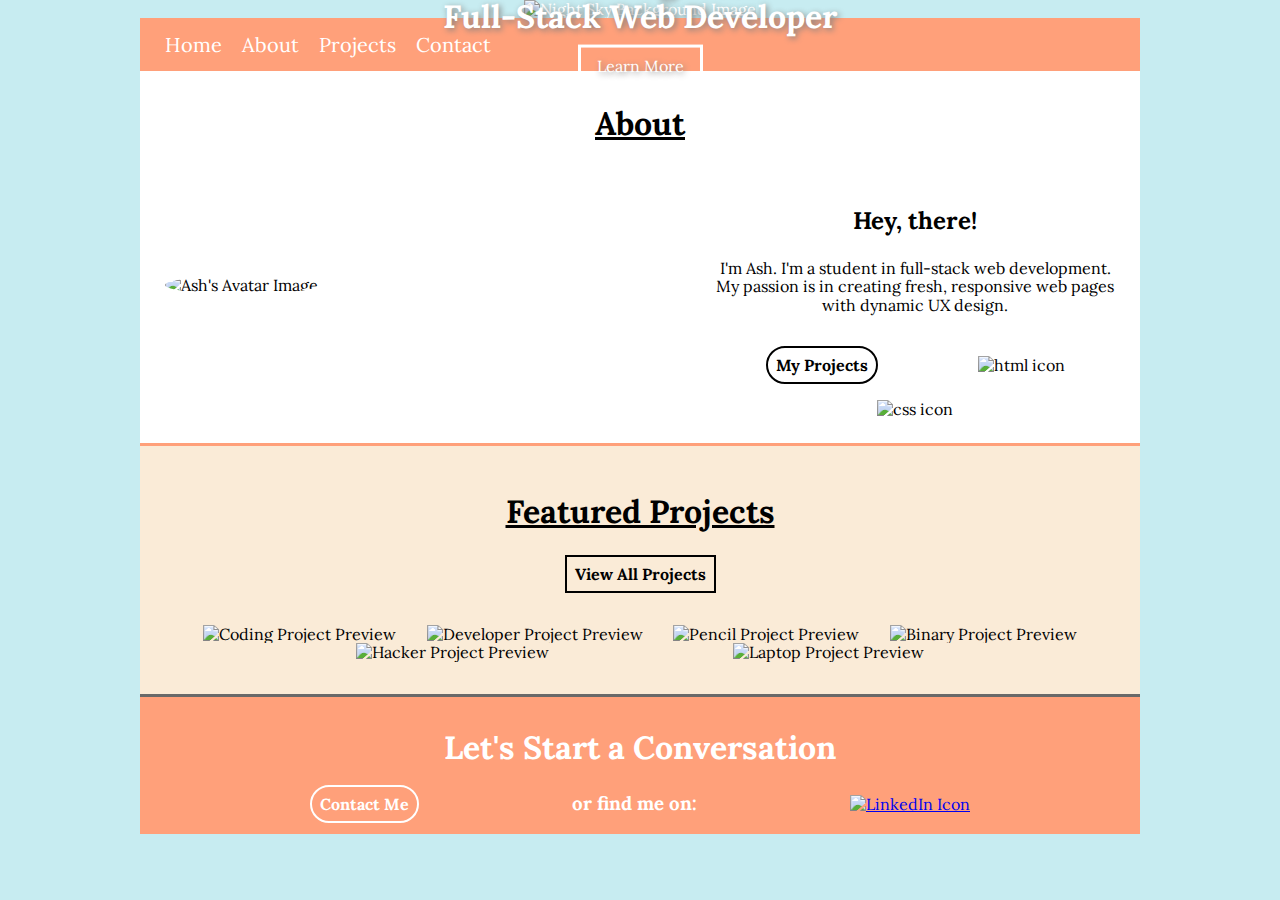
==== index.html @ 1596ae02 "Add files via upload" ====
<!DOCTYPE html>
<html lang="en">
<head>
    <meta charset="UTF-8">
    <meta name="viewport" content="width=device-width, initial-scale=1.0">
    <title>Ash Bauguess - Web Developer</title>
    <link rel="stylesheet" href="reset.css">
    <link rel="stylesheet" href="index.css">
    <link href="https://fonts.googleapis.com/css2?family=Lora&display=swap" rel="stylesheet">
</head>
<body>
        <div class="home">
            <img src="resources/night-sky.jpg" alt="Night Sky Background Image" style="width: 100%; height: 60rem; object-fit: cover;">
            <div class="intro">
                <h1>Ash Bauguess<br>Full-Stack Web Developer</h1>
                <a href="#about_link">Learn More</a>
            </div>
        </div>
        <div class="navbar">
            <a href="#home_link">Home</a>
            <a href="#about_link">About</a>
            <a href="#projects_link">Projects</a>
            <a href="#contact_link">Contact</a>
        </div> 
        <section id="about_link" class="about">
            <h2>About</h2>
            <div class="profile">
                <div class="avatar">
                    <img src="resources/avatar.JPG" alt="Ash's Avatar Image">
                </div>
                <div class="description">
                    <h3>Hey, there!</h3>
                    <p>I'm Ash. I'm a student in full-stack web development. My passion is in creating fresh, responsive web pages with dynamic UX design.</p>
                    <button>My Projects</button>
                    <img src="resources/iconhtml.png" alt="html icon">
                    <img src="resources/iconcss.png" alt="css icon">
                </div>
            </div>
        </section>
        <section id="projects_link" class="projects">
            <div class="project-header">
                <h2>Featured Projects</h2>
                <a href="projects.html" target="_blank">View All Projects</a>
            </div>
            <div class="portfolio">
                <div class="item">
                    <img src="resources/code.jpg" alt="Coding Project Preview">
                    <a href="projects.html" target="_blank">Coding Project</a>
                </div>
                <div class="item">
                    <img src="resources/developer.png" alt="Developer Project Preview">
                    <a href="projects.html" target="_blank">Developer Project</a>
                </div>
                <div class="item">
                    <img src="resources/pencils.jpg" alt="Pencil Project Preview">
                    <a href="projects.html" target="_blank">Pencil Project</a>
                </div>
                <div class="item">
                    <img src="resources/binary.jpg" alt="Binary Project Preview">
                    <a href="projects.html" target="_blank">Binary Project</a>
                </div>
                <div class="item">
                    <img src="resources/hacker.jpg" alt="Hacker Project Preview">
                    <a href="projects.html" target="_blank">Hacker Project</a>
                </div>
                <div class="item">
                    <img src="resources/laptop.jpg" alt="Laptop Project Preview">
                    <a href="projects.html" target="_blank">Laptop Project</a>
                </div>
            </div>

        </section>
        <section id="contact_link" class="contact">
            <h2>Let's Start a Conversation</h2>
            <div class="footer">
                <button>Contact Me</button>
                <h3>or find me on:</h3>
                <a href="www.linkedin.com/in/ashbauguess" target="_blank"><img src="resources/iconlinkedinwhite.png" alt="LinkedIn Icon"></a>
            </div>
        </section>
</body>
</html>
---- index.css ----
/* Issues I'd like to address later
    -fixing the alignment between .avatar and .description on mobile view.
    -updating project posts with actual projects.
    -adding more animation and action to the page.
*/
body{
    margin: auto;
    background-color: #c7ecf1;
    max-width: 1000px;

}

*{
    font-family: 'Lora', serif;
}



/* HOME STYLING */

.home {
    position: relative;
    text-align: center;
    color: white;
    text-shadow: 2px 2px 6px gray;
    margin: 0;
}


.intro {
    position: absolute;
    top: 40%;
    left: 50%;
    transform: translate(-50%, -50%);
}

.home a {
    text-decoration: none;
    border: solid white 3px;
    padding: .5em 1em;
    color: white;
}

.home a:hover{
    padding: .75em 1.5em;
    font-size: 125%;
}

/* NAVBAR STYLING */

.navbar {
    display: flex;
    flex-flow: row nowrap;
    justify-content: flex-start;
    background-color: lightsalmon;
    padding: .75em;
    margin-top: 0;
    border: lightsalmon 3px solid;
}

.navbar a {
    
    text-decoration: none;
    color: white;
    text-align: center;
    padding: 0 .5em;
    font-size: 125%;
}

.navbar a:hover {
    color: dimgray;
    font-size: 150%
}

/* ABOUT STYLING */
 .about {
    border-bottom: solid lightsalmon 3px;
    background-color: white;
    border-top: white 3px solid;
    margin-top: 0;
    padding-bottom: 1.5em;
 }

 .profile {
     display: flex;
     flex-flow: row wrap;
     justify-content: center;
     align-content: center;
     align-items: center;
 }

 h2 {
     text-align: center;
     font-size: 2em;
     text-decoration: underline;
     margin: 1em 1em .25em;
    }

 .avatar img {
     width: 250px;
     height: auto;
     border-radius: 50%;
     /*box-shadow: 10px 10px 10px gray;*/
     margin: auto;
    }

 .avatar {
     width: 50%;
     height: auto;
     margin: auto;
 }

 .description {
     width: 400px;
     height: auto;
     margin: auto;
     padding-top: 2em;
     text-align: center;
 }

 .description button {
    background-color: white;
    border: solid black 2px;
    border-radius: 25px;
    padding: .5em;
    color: black;
    font-weight: bold;
 }

 .description h3 {
     font-size: 1.5em;
 }

 .description img{
     width: 25%;
     height: auto;
     margin: 0 3em;
 }

 .description button{
     margin: 1em 3em;
 }

 /* FEATURED PROJECTS STYLING */

 .projects {
     padding: 1em;
     background-color: antiquewhite;
     border-bottom: solid dimgrey 3px;
     margin-bottom: 0;

 }
 
 .portfolio {
     display: flex;
     flex-flow: row wrap;
     justify-content: space-evenly;
     text-align: center;
     margin: 1em;
 }

 .project-header {
     display: flex;
     flex-direction: column;
     justify-content: center;
     align-items: center;
 }

 .project-header a {
     text-align: center;
     margin: 1em;
     text-decoration: none;
     border: 2px solid black;
     padding: .5em;
     color: black;
     font-weight: bold;
 }

 .item {
     position: relative;
 }

 .item a {
     position: absolute;
     top: 50%;
     left: 50%;
     transform: translate(-50%, -50%);
     text-align: center;
     text-decoration: none;
     color: black;
     font-size: 1.5em;
     width: 100%;
     font-weight: bold;
     visibility: hidden;
 }

 .item:hover a {
     visibility: visible;

 }

 .item:hover img{
    opacity: 75%;
 }

 .item img {
     width: 250px;
     height: 250px;
 }

 /* FOOTER STYLING */

 .footer {
     display: flex;
     flex-flow: row wrap;
     justify-content: space-evenly;
     align-items: center;
     background-color: lightsalmon;
     padding: 0 1em;
     color: white;
 }

 .footer img {
     width: 75px;
     height: auto;
     }

 .footer button {
     background-color: lightsalmon;
     border: solid white 2px;
     border-radius: 25px;
     padding: .5em;
     color: white;
     font-weight: bold;
 }

 .contact h2 {
     color: white;
     text-decoration: none;
     padding-bottom: 0;
 }

 .contact {
     background-color: lightsalmon;
     margin-top: 0;
     border: solid 1px lightsalmon;
 }
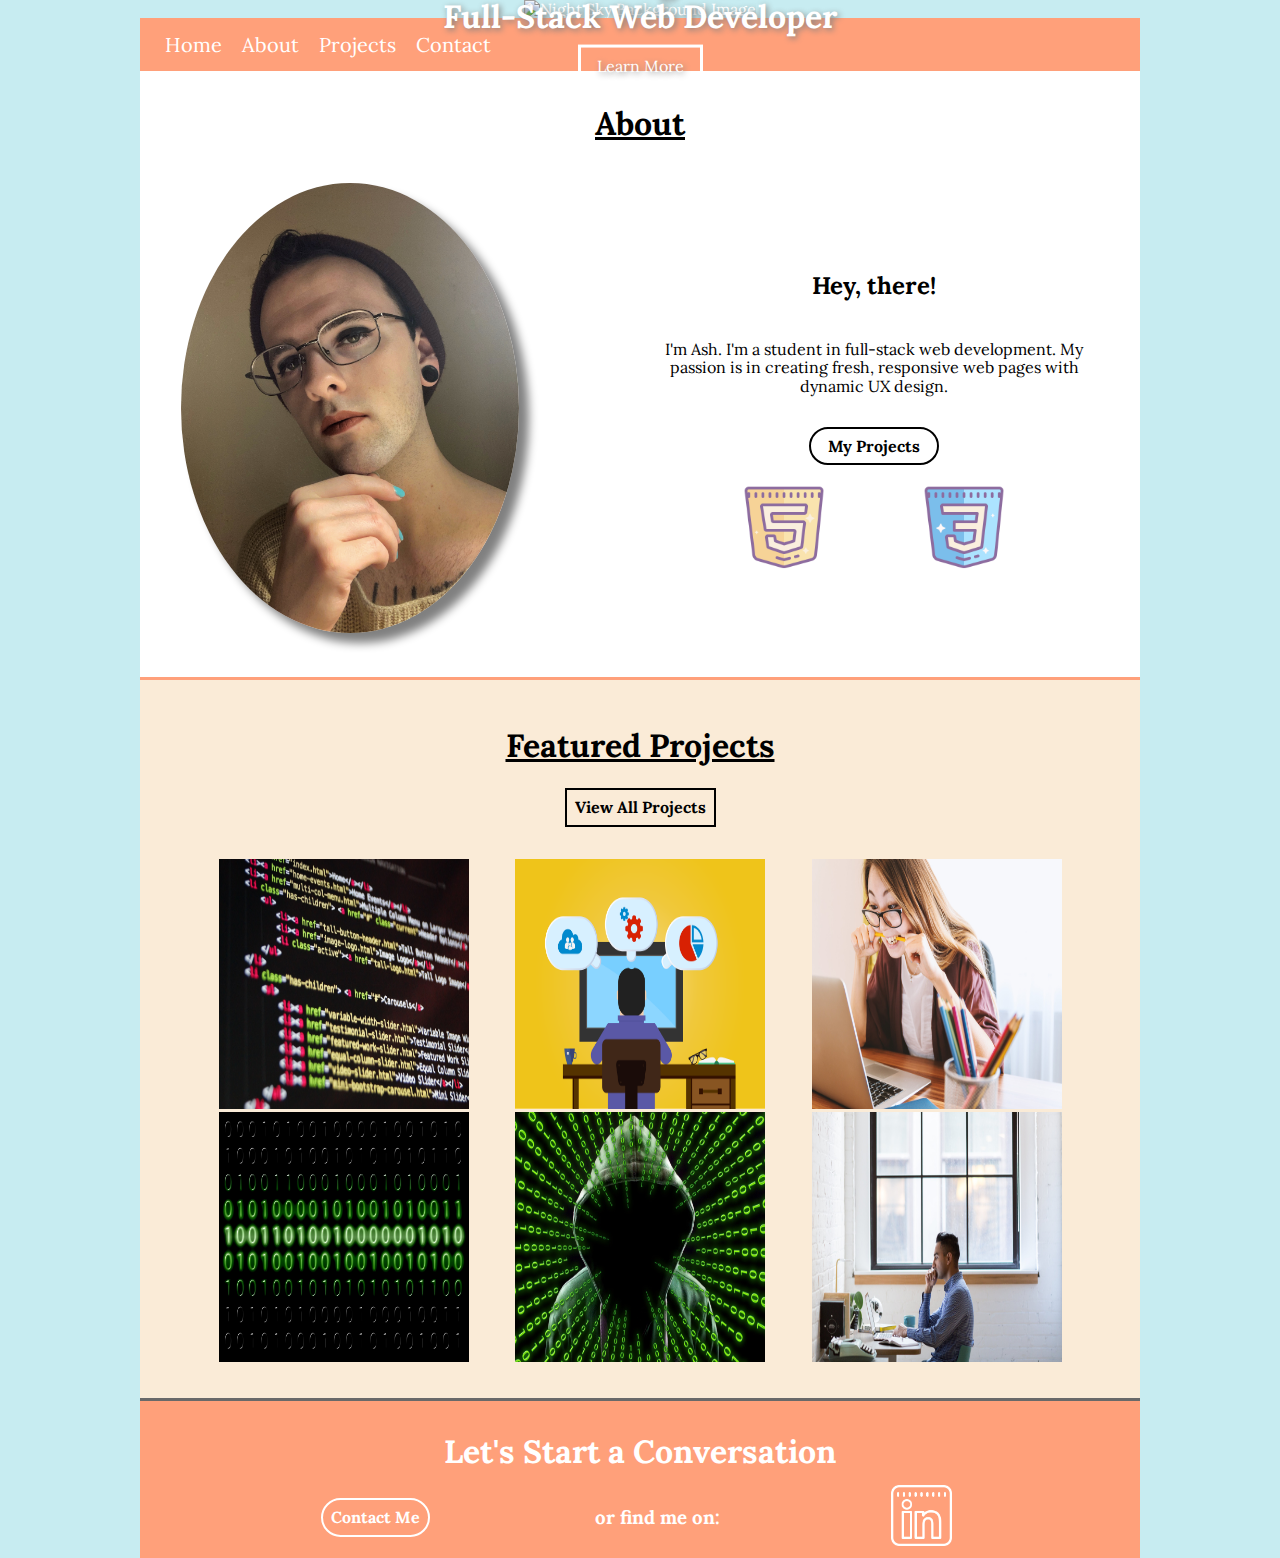
==== commit 42623fb9: "updated code with responsive design" ====
--- a/index.html
+++ b/index.html
@@ -10,7 +10,7 @@
 </head>
 <body>
         <div class="home">
-            <img src="resources/night-sky.jpg" alt="Night Sky Background Image" style="width: 100%; height: 60rem; object-fit: cover;">
+            <img src="resources/night-sky.jpg" alt="Night Sky Background Image" style="width: 100%; height: 50rem; object-fit: cover;">
             <div class="intro">
                 <h1>Ash Bauguess<br>Full-Stack Web Developer</h1>
                 <a href="#about_link">Learn More</a>
@@ -79,4 +79,4 @@
             </div>
         </section>
 </body>
-</html>+</html>
--- a/index.css
+++ b/index.css
@@ -1,8 +1,3 @@
-/* Issues I'd like to address later
-    -fixing the alignment between .avatar and .description on mobile view.
-    -updating project posts with actual projects.
-    -adding more animation and action to the page.
-*/
 body{
     margin: auto;
     background-color: #c7ecf1;
@@ -97,24 +92,29 @@
     }
 
  .avatar img {
-     width: 250px;
+     width: 75%;
      height: auto;
      border-radius: 50%;
-     /*box-shadow: 10px 10px 10px gray;*/
+     box-shadow: 10px 10px 10px gray;
      margin: auto;
     }
 
  .avatar {
-     width: 50%;
+     width: 45%;
      height: auto;
      margin: auto;
+     padding: 2em 0em 1em 2em;
  }
 
  .description {
-     width: 400px;
+     display: flex;
+     flex-flow: row wrap;
+     align-items: center;
+     justify-content: space-evenly;
+     width: 45%;
      height: auto;
      margin: auto;
-     padding-top: 2em;
+     padding: 2em 2em 1em 0em;
      text-align: center;
  }
 
@@ -125,6 +125,7 @@
     padding: .5em;
     color: black;
     font-weight: bold;
+    font-size: 2em;
  }
 
  .description h3 {
@@ -132,13 +133,14 @@
  }
 
  .description img{
-     width: 25%;
+     width: 20%;
      height: auto;
-     margin: 0 3em;
  }
 
  .description button{
-     margin: 1em 3em;
+     margin: 1em 10em;
+     font-size: 1rem;
+     width: 150px;
  }
 
  /* FEATURED PROJECTS STYLING */
@@ -244,4 +246,157 @@
      background-color: lightsalmon;
      margin-top: 0;
      border: solid 1px lightsalmon;
+ }
+
+ /* MEDIA QUERIES */
+
+ @media only screen and (max-width: 800px) {
+    
+    .navbar {
+        display: flex;
+        flex-flow: row nowrap;
+        justify-content: center;
+        background-color: lightsalmon;
+        padding: .75em;
+        margin-top: 0;
+        border: lightsalmon 3px solid;
+    }
+
+    .avatar img {
+        display: flex;
+        justify-content: center;
+        width: 75%;
+        height: auto;
+        border-radius: 50%;
+        box-shadow: 10px 10px 10px gray;
+        margin: auto;
+    }
+   
+    .avatar {
+        width: 75%;
+        height: auto;
+        margin: auto;
+        padding-right: 3em;
+    }
+    
+    .description {
+        display: flex;
+        flex-flow: row wrap;
+        align-items: center;
+        justify-content: space-evenly;
+        width: 90%;
+        height: auto;
+        margin: auto;
+        padding: 2em 0em 1em 0em;
+        text-align: center;
+    }
+
+   /* .item img {
+        width: 150px;
+        height: 150px;
+    }*/
+
+    .footer {
+        display: flex;
+        flex-flow: column wrap;
+        justify-content: space-evenly;
+        align-items: center;
+        background-color: lightsalmon;
+        padding: 0 1em 1em 1em;
+        color: white;
+    }
+
+    .item a {
+        position: absolute;
+        top: 50%;
+        left: 50%;
+        transform: translate(-50%, -50%);
+        text-align: center;
+        text-decoration: none;
+        color: black;
+        font-size: 1.5em;
+        width: 100%;
+        font-weight: bold;
+        visibility: visible;
+    }
+
+    .item img {
+        opacity: 75%;
+    }
+ }
+    
+
+
+ @media only screen and (max-width: 500px) {
+    .navbar {
+        display: flex;
+        flex-flow: column nowrap;
+        justify-content: flex-start;
+        background-color: lightsalmon;
+        padding: .75em;
+        margin-top: 0;
+        border: lightsalmon 3px solid;
+    }    
+
+    .avatar img {
+        display: flex;
+        justify-content: center;
+        width: 75%;
+        height: auto;
+        border-radius: 50%;
+        box-shadow: 10px 10px 10px gray;
+        margin: auto;
+       }
+   
+    .avatar {
+        width: 90%;
+        height: auto;
+        margin: auto;
+        padding-right: 3em;
+       }
+    
+    .description {
+        display: flex;
+        flex-flow: row wrap;
+        align-items: center;
+        justify-content: space-evenly;
+        width: 90%;
+        height: auto;
+        margin: auto;
+        padding: 2em 0em 1em 0em;
+        text-align: center;
+    }
+
+    .item img {
+        width: 150px;
+        height: 150px;
+    }
+
+    .footer {
+        display: flex;
+        flex-flow: column wrap;
+        justify-content: space-evenly;
+        align-items: center;
+        background-color: lightsalmon;
+        padding: 0 1em 1em 1em;
+        color: white;
+    }
+
+    .item a {
+        position: absolute;
+        top: 50%;
+        left: 50%;
+        transform: translate(-50%, -50%);
+        text-align: center;
+        text-decoration: none;
+        color: black;
+        font-size: 1.5em;
+        width: 100%;
+        font-weight: bold;
+        visibility: visible;
+    }
+
+    .item img {
+        opacity: 75%;
+    }
  }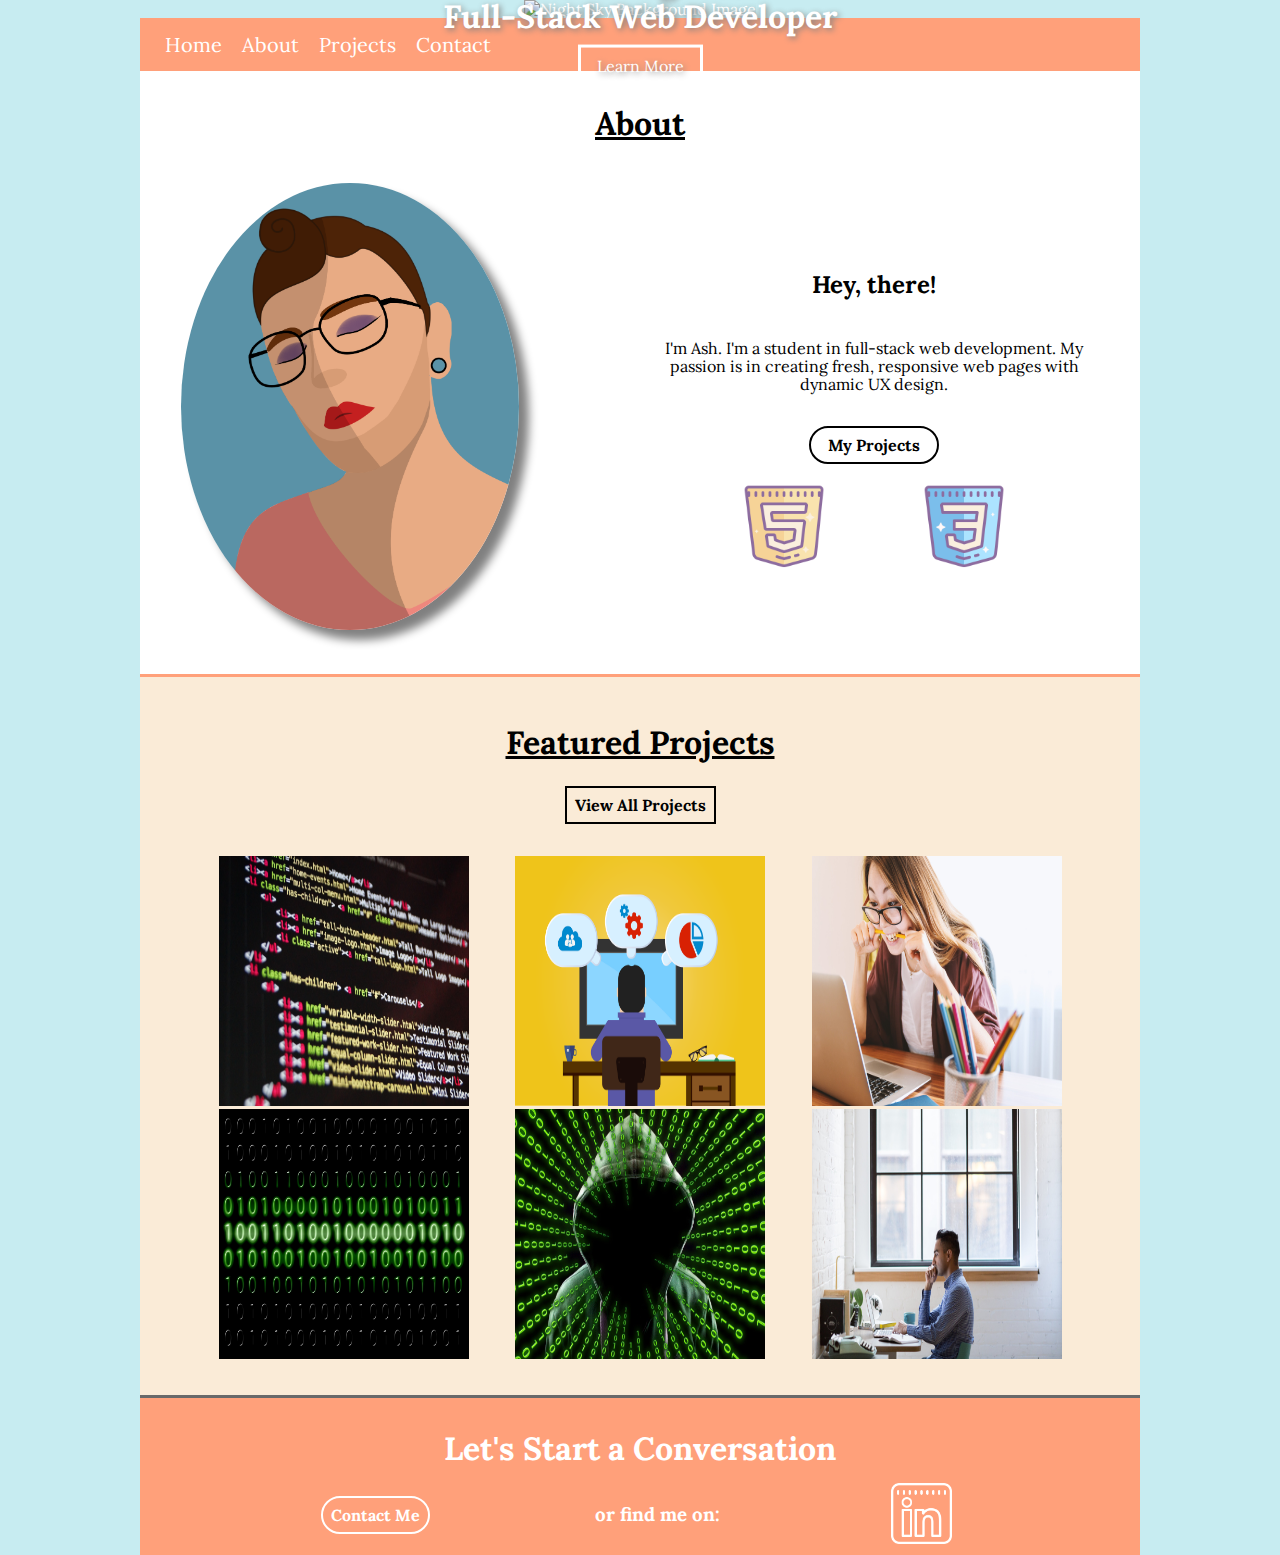
==== commit 03dfe2fa: "oops i forgot to add the filetype to new avatar img" ====
--- a/index.html
+++ b/index.html
@@ -26,7 +26,7 @@
             <h2>About</h2>
             <div class="profile">
                 <div class="avatar">
-                    <img src="resources/avatar.JPG" alt="Ash's Avatar Image">
+                    <img src="resources/avatar.png" alt="Ash's Avatar Image">
                 </div>
                 <div class="description">
                     <h3>Hey, there!</h3>
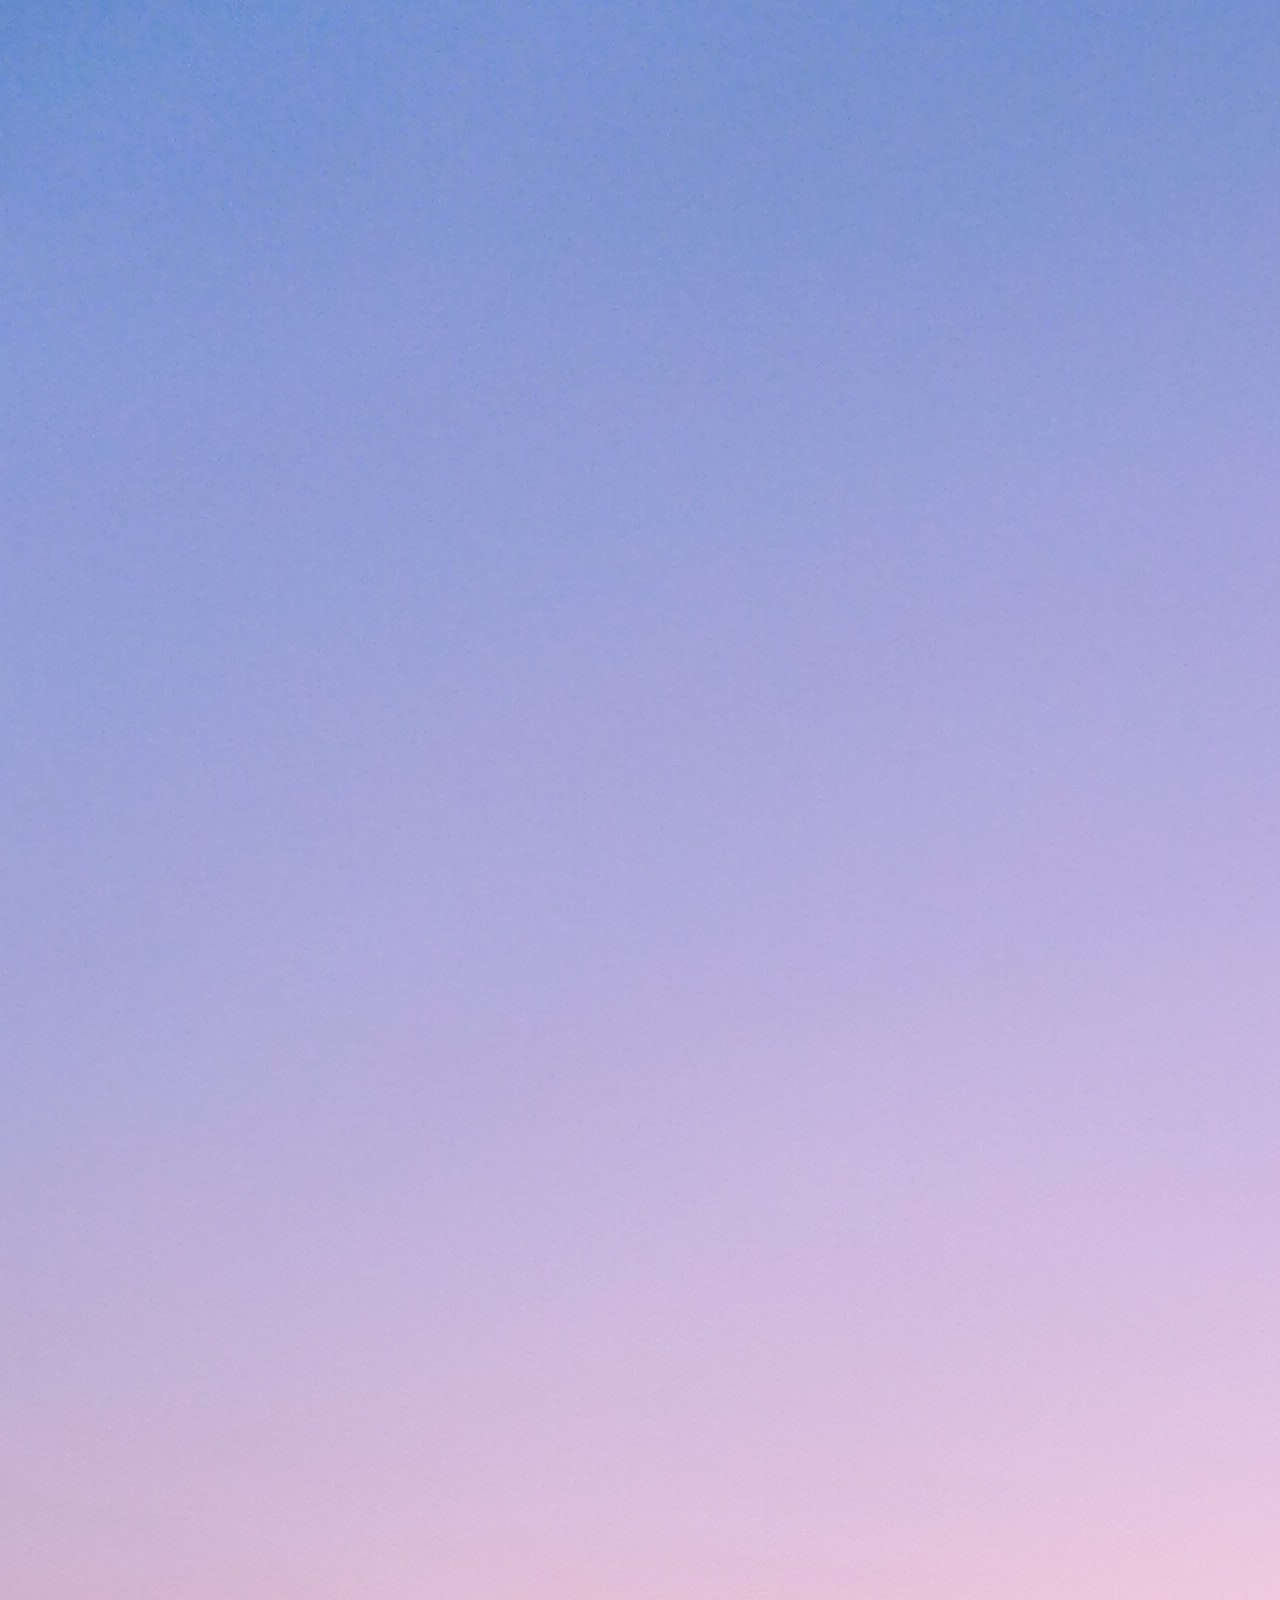
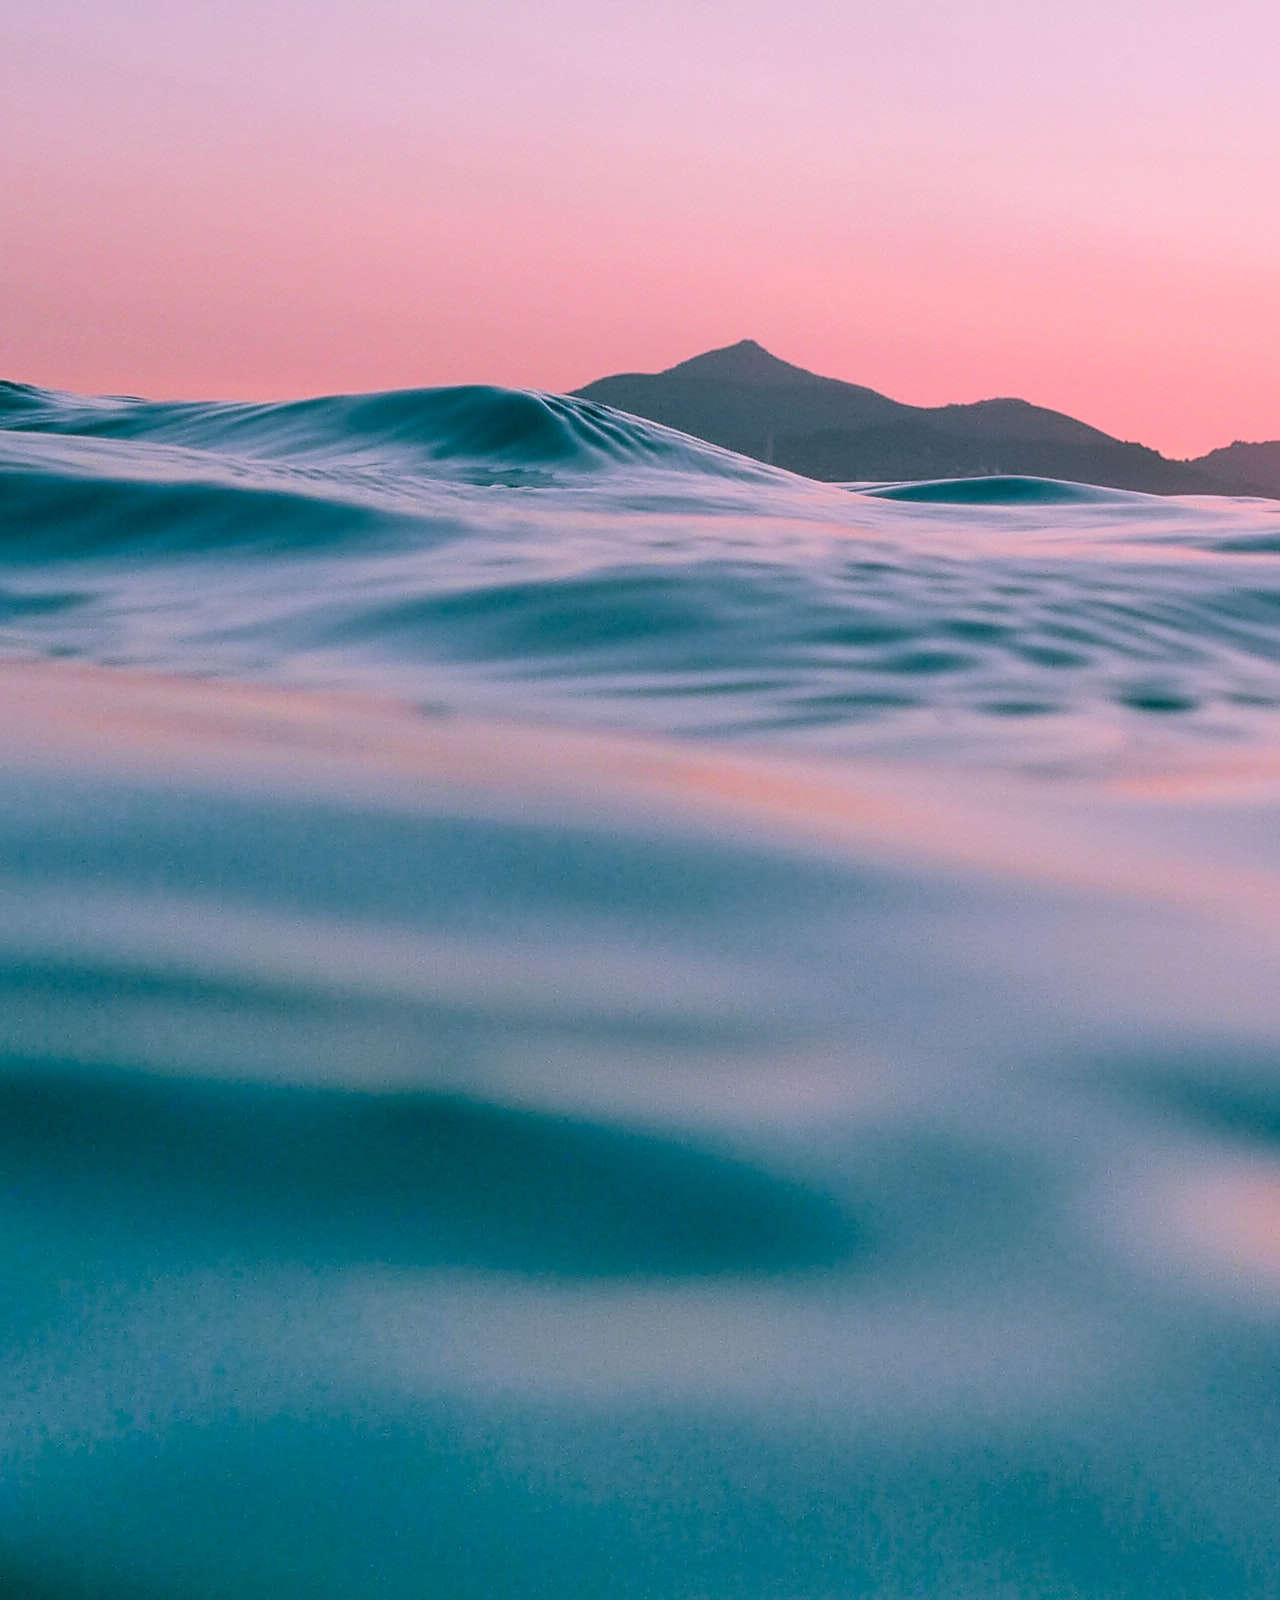
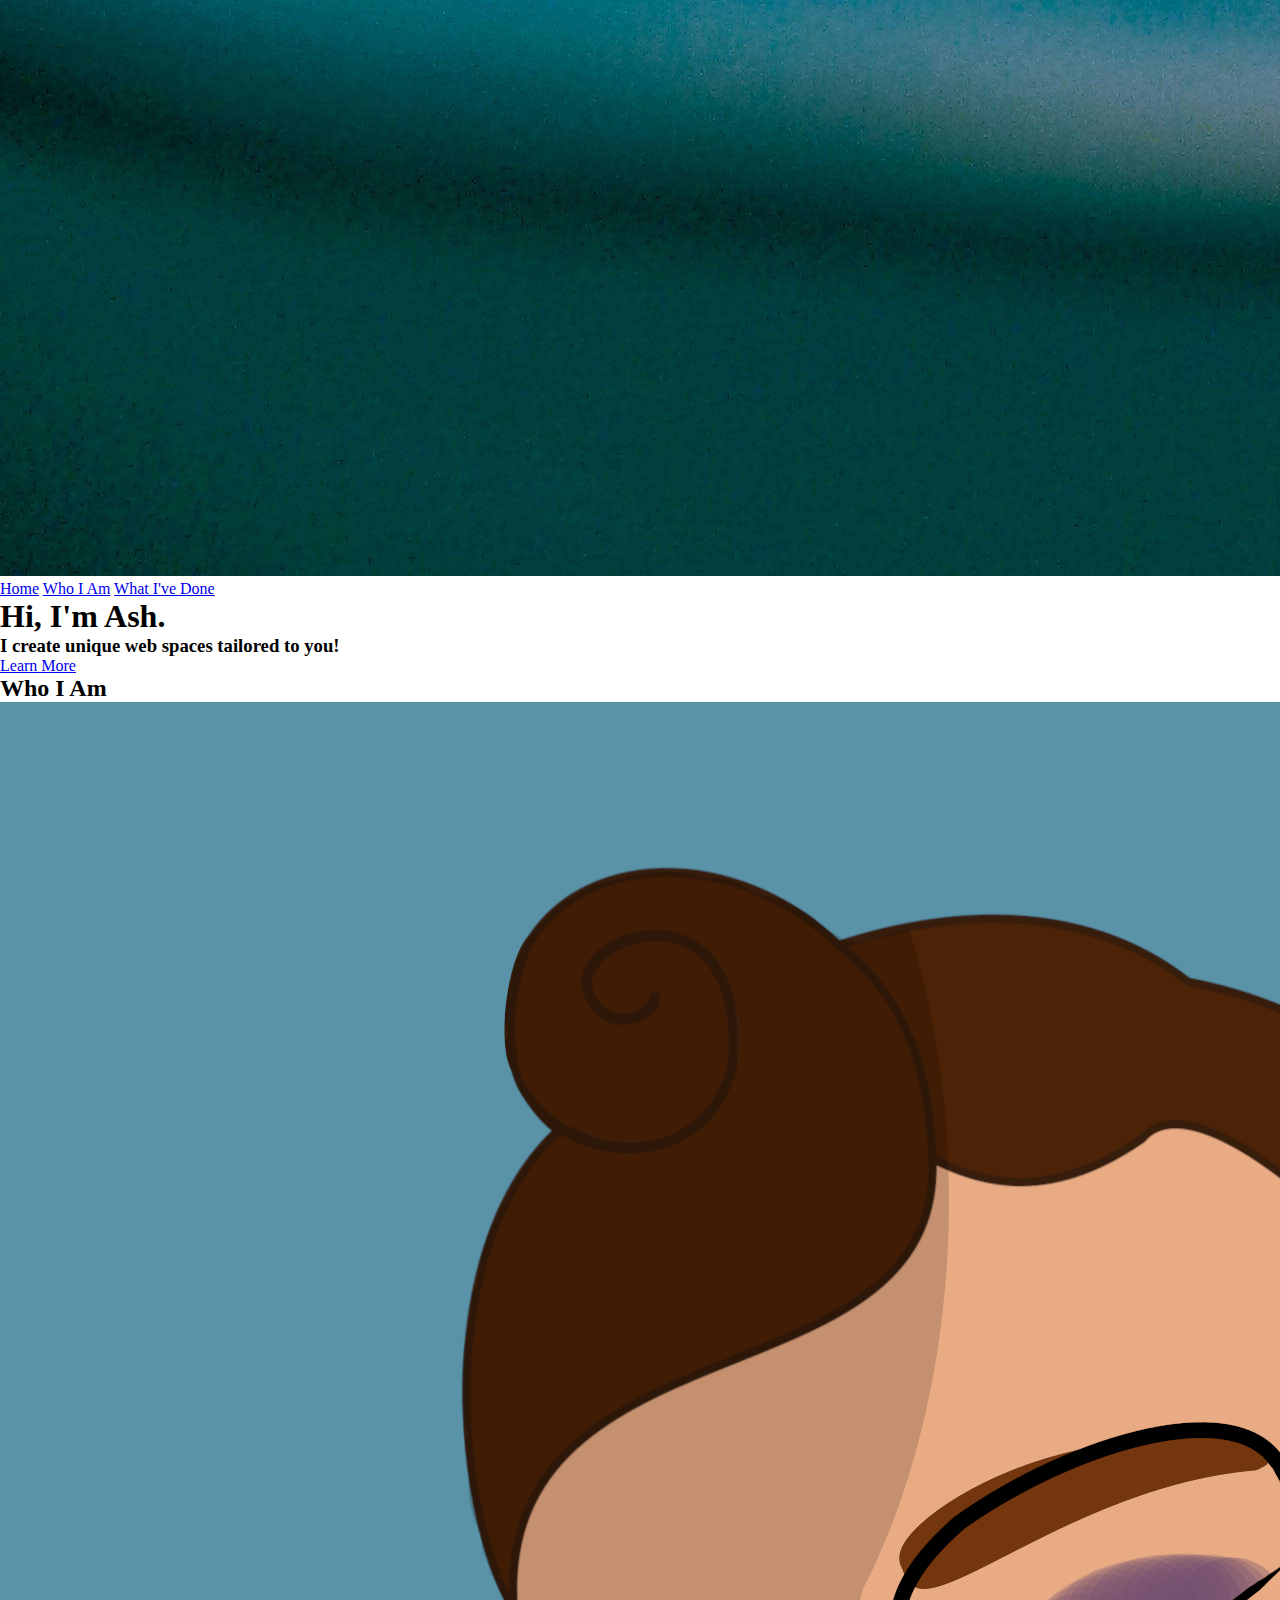
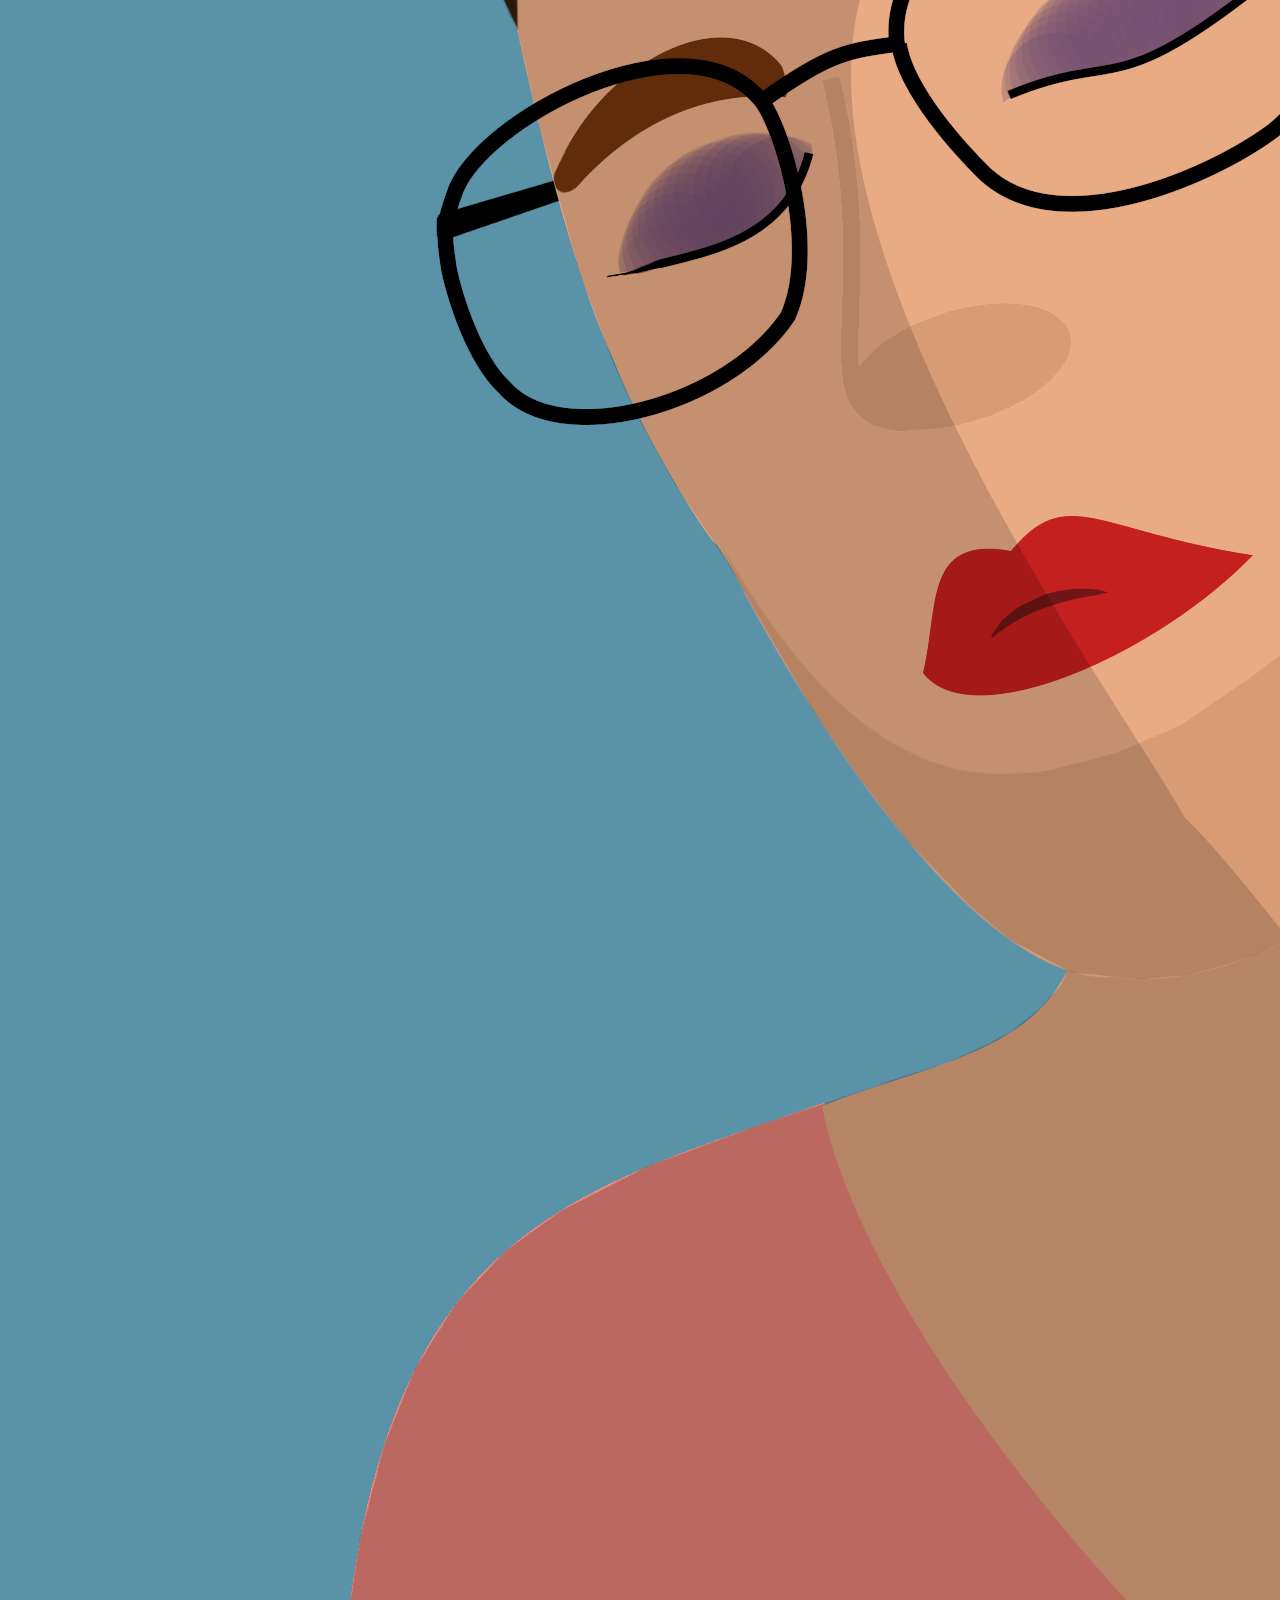
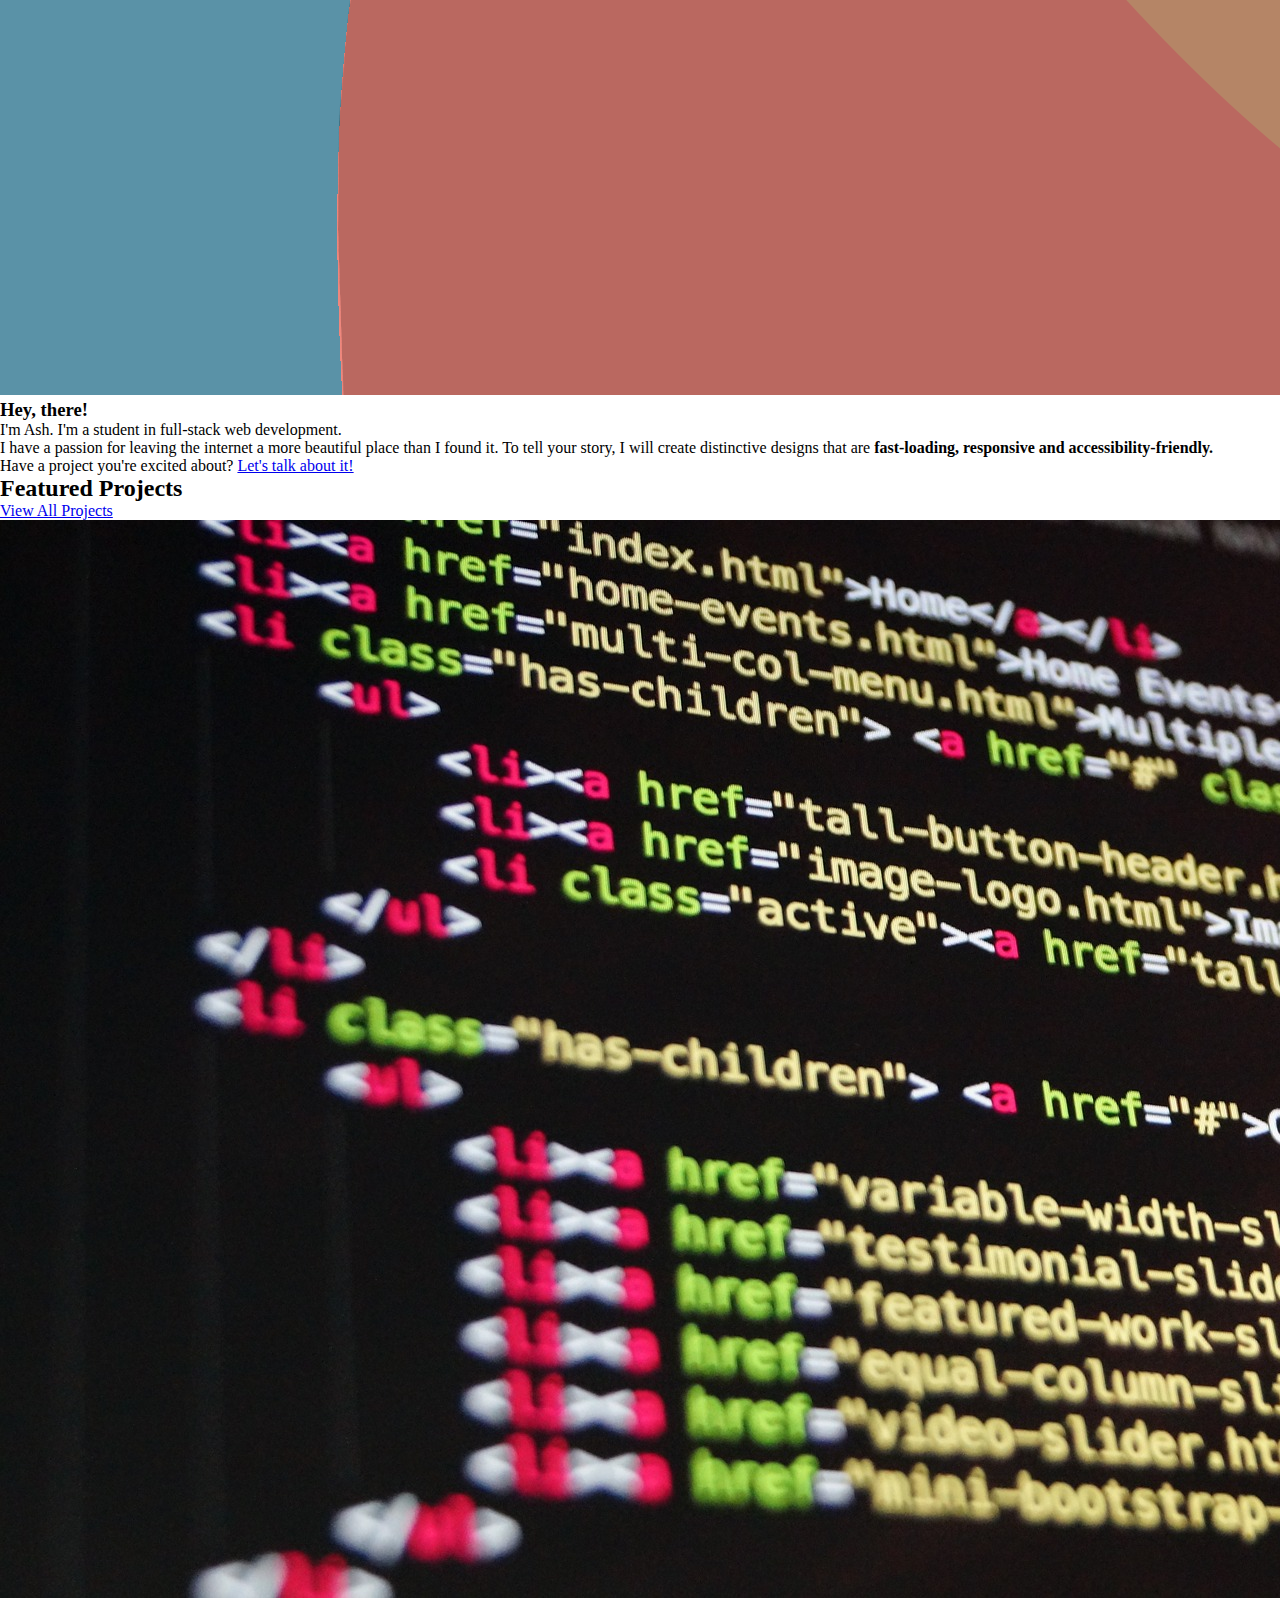
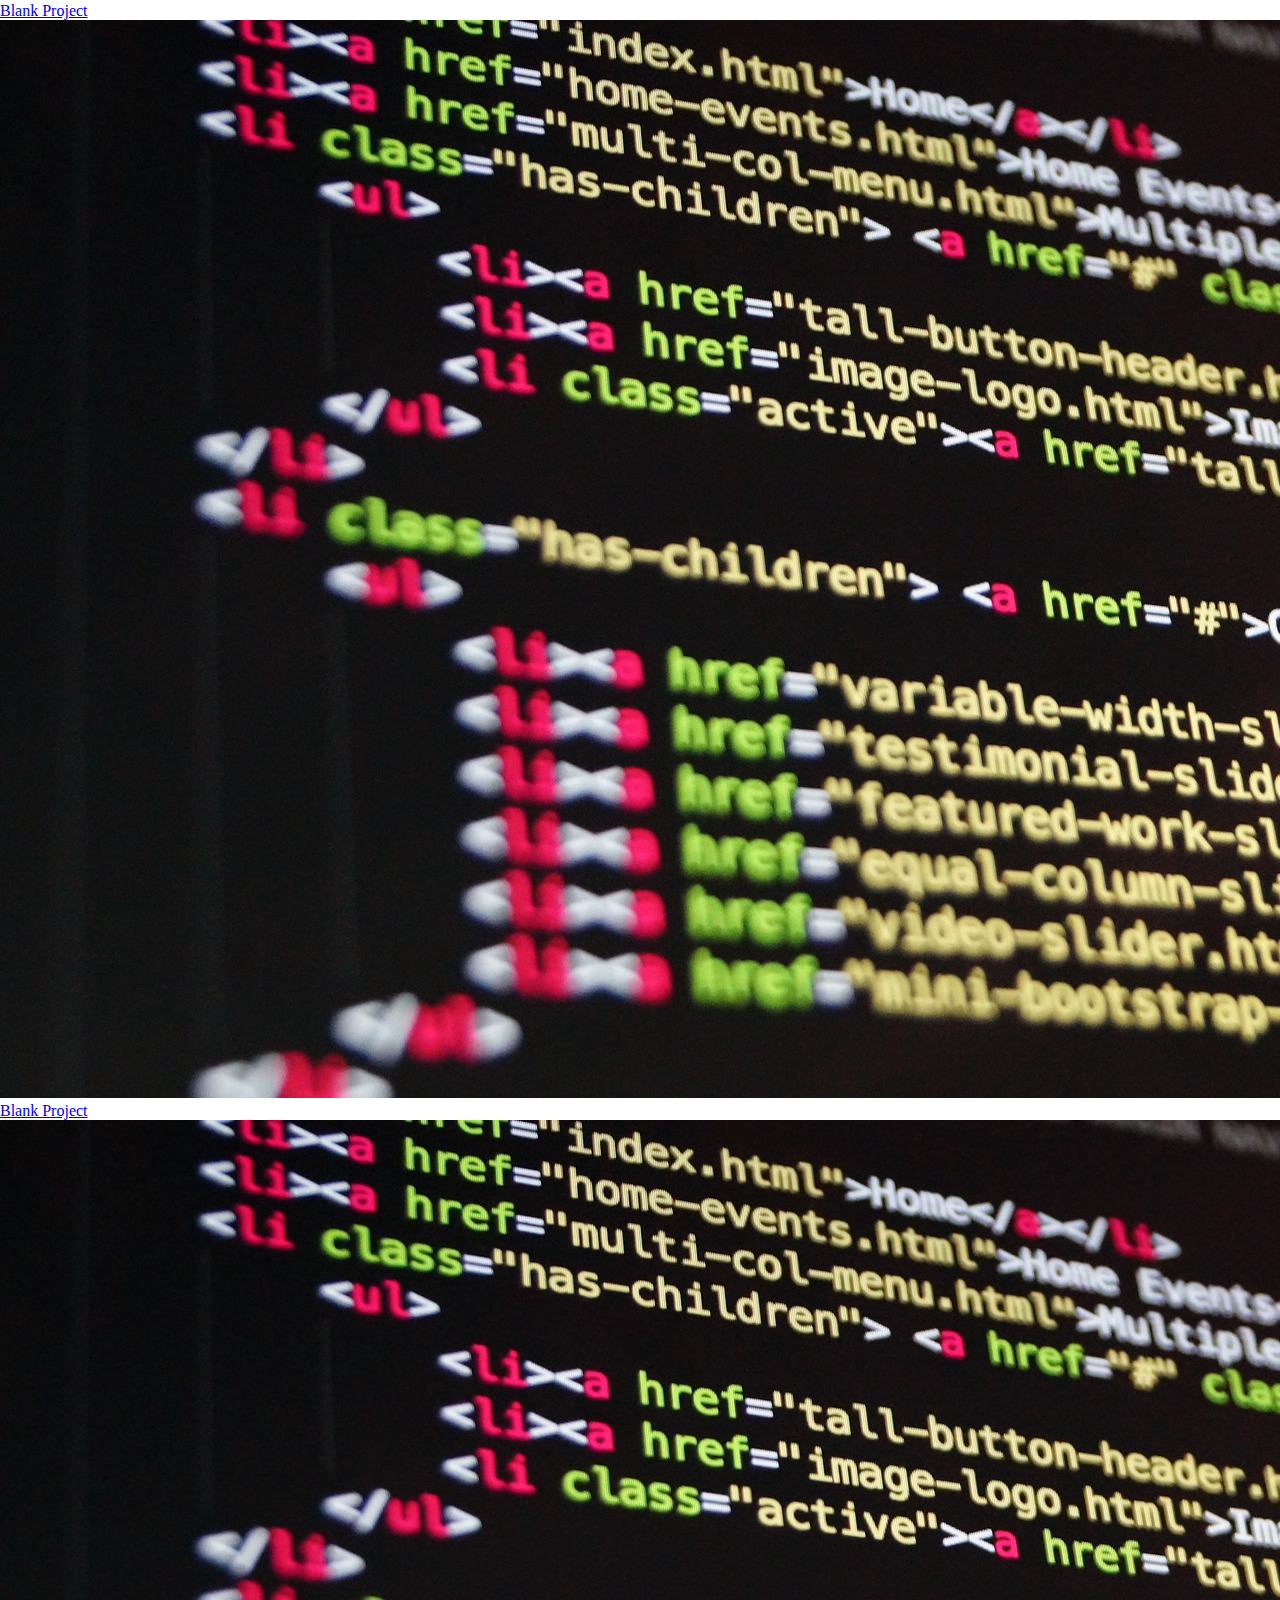
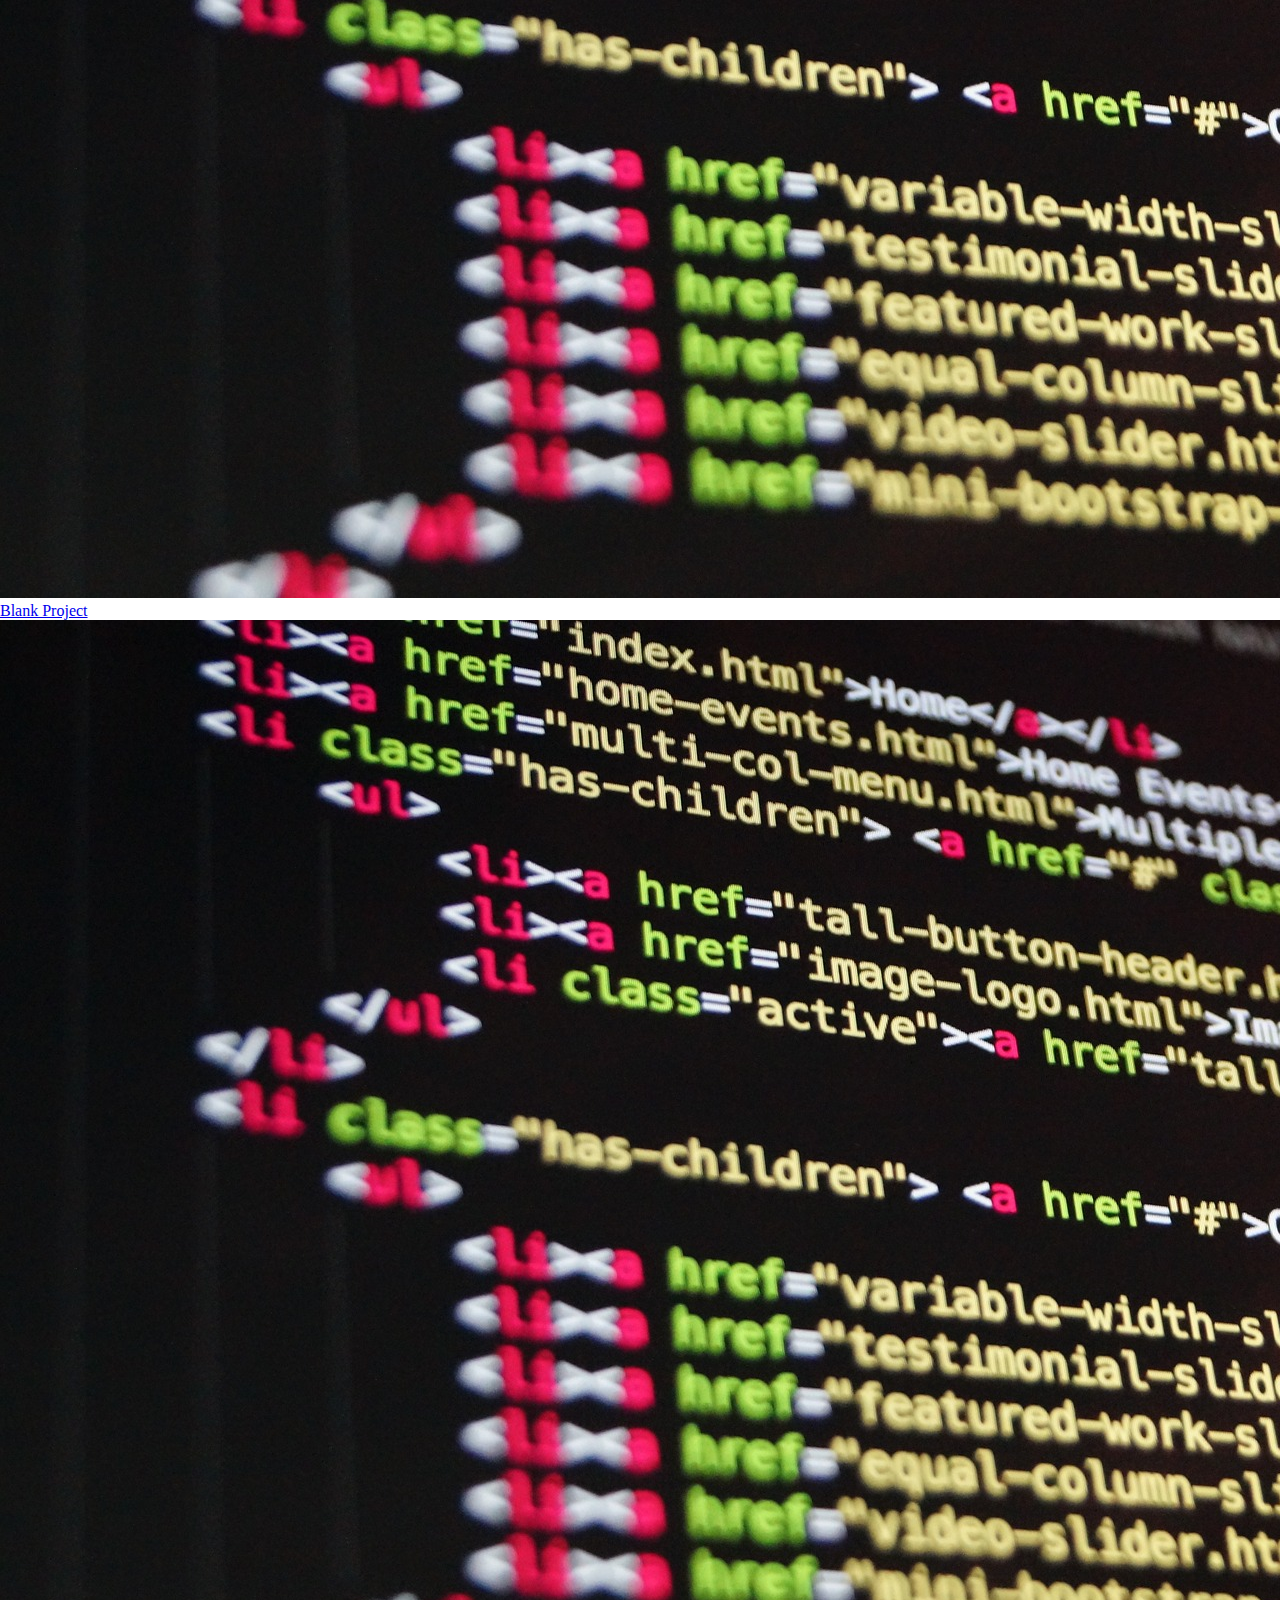
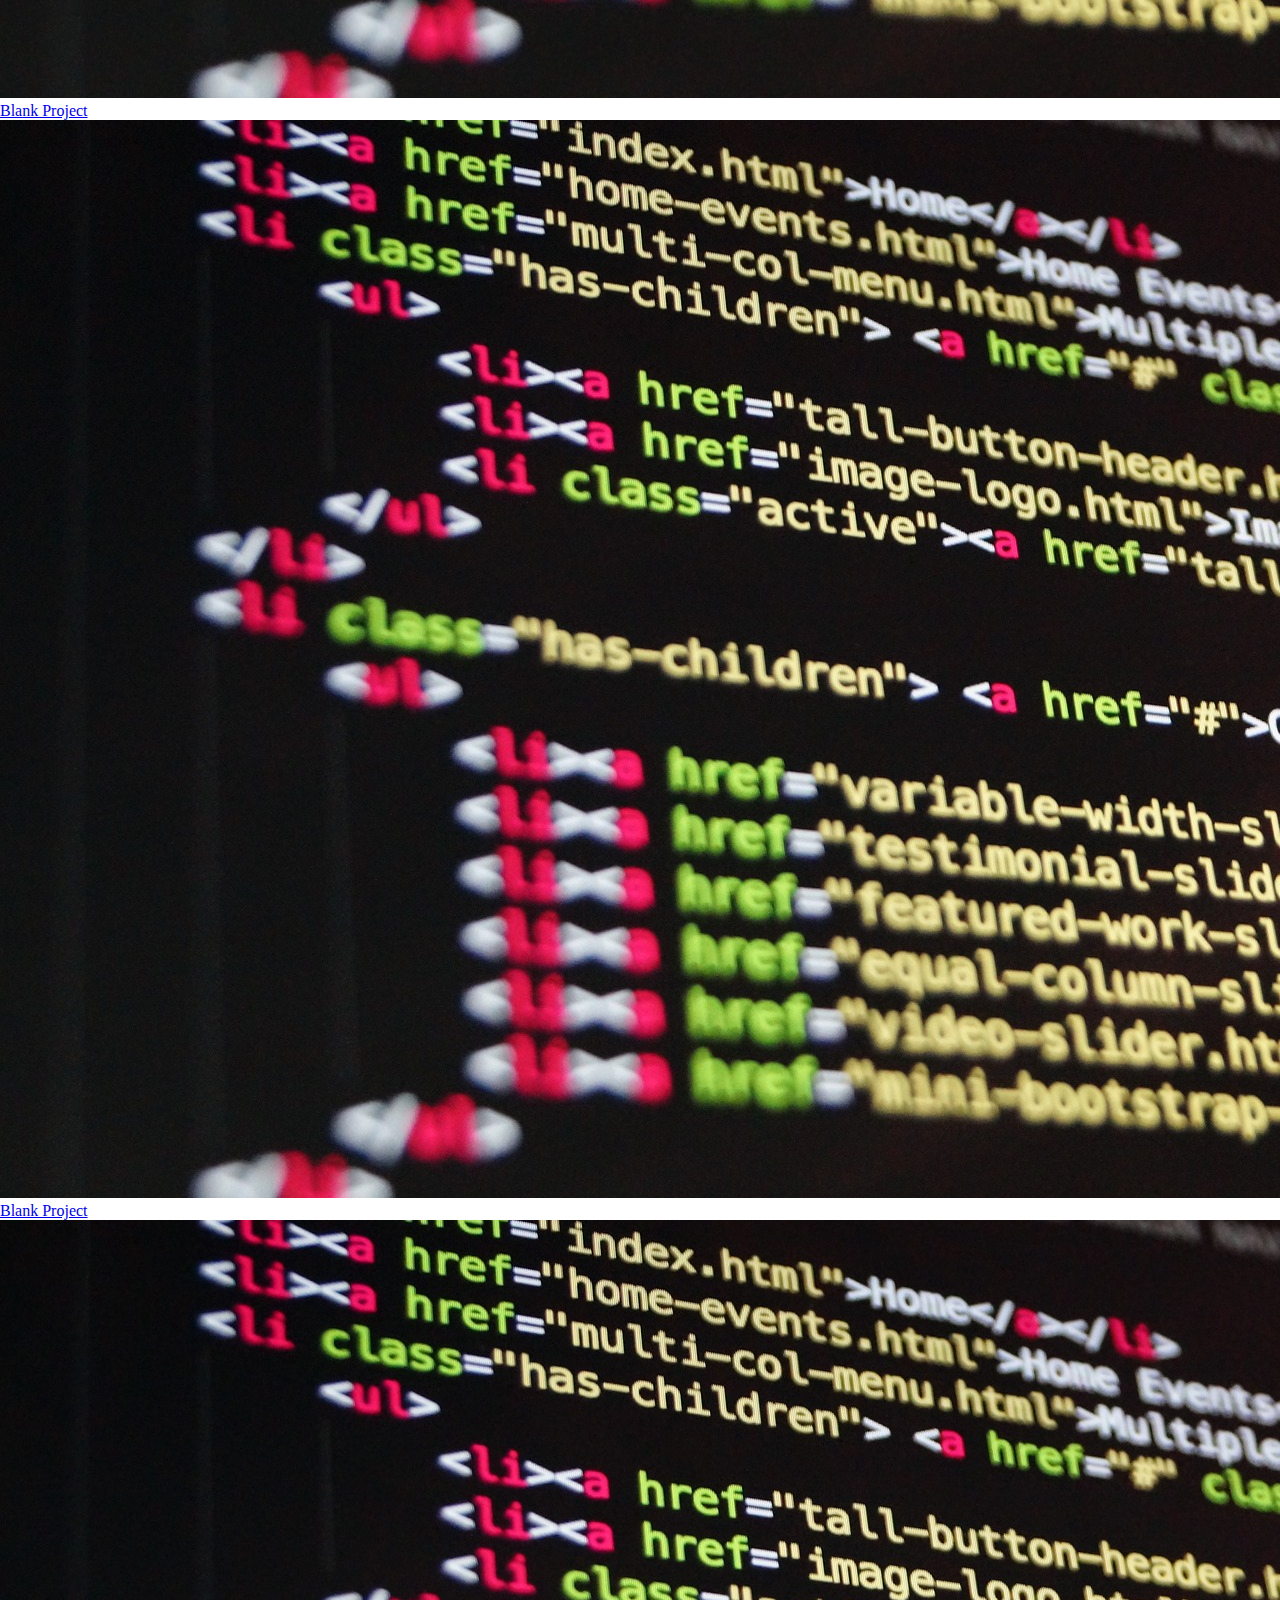
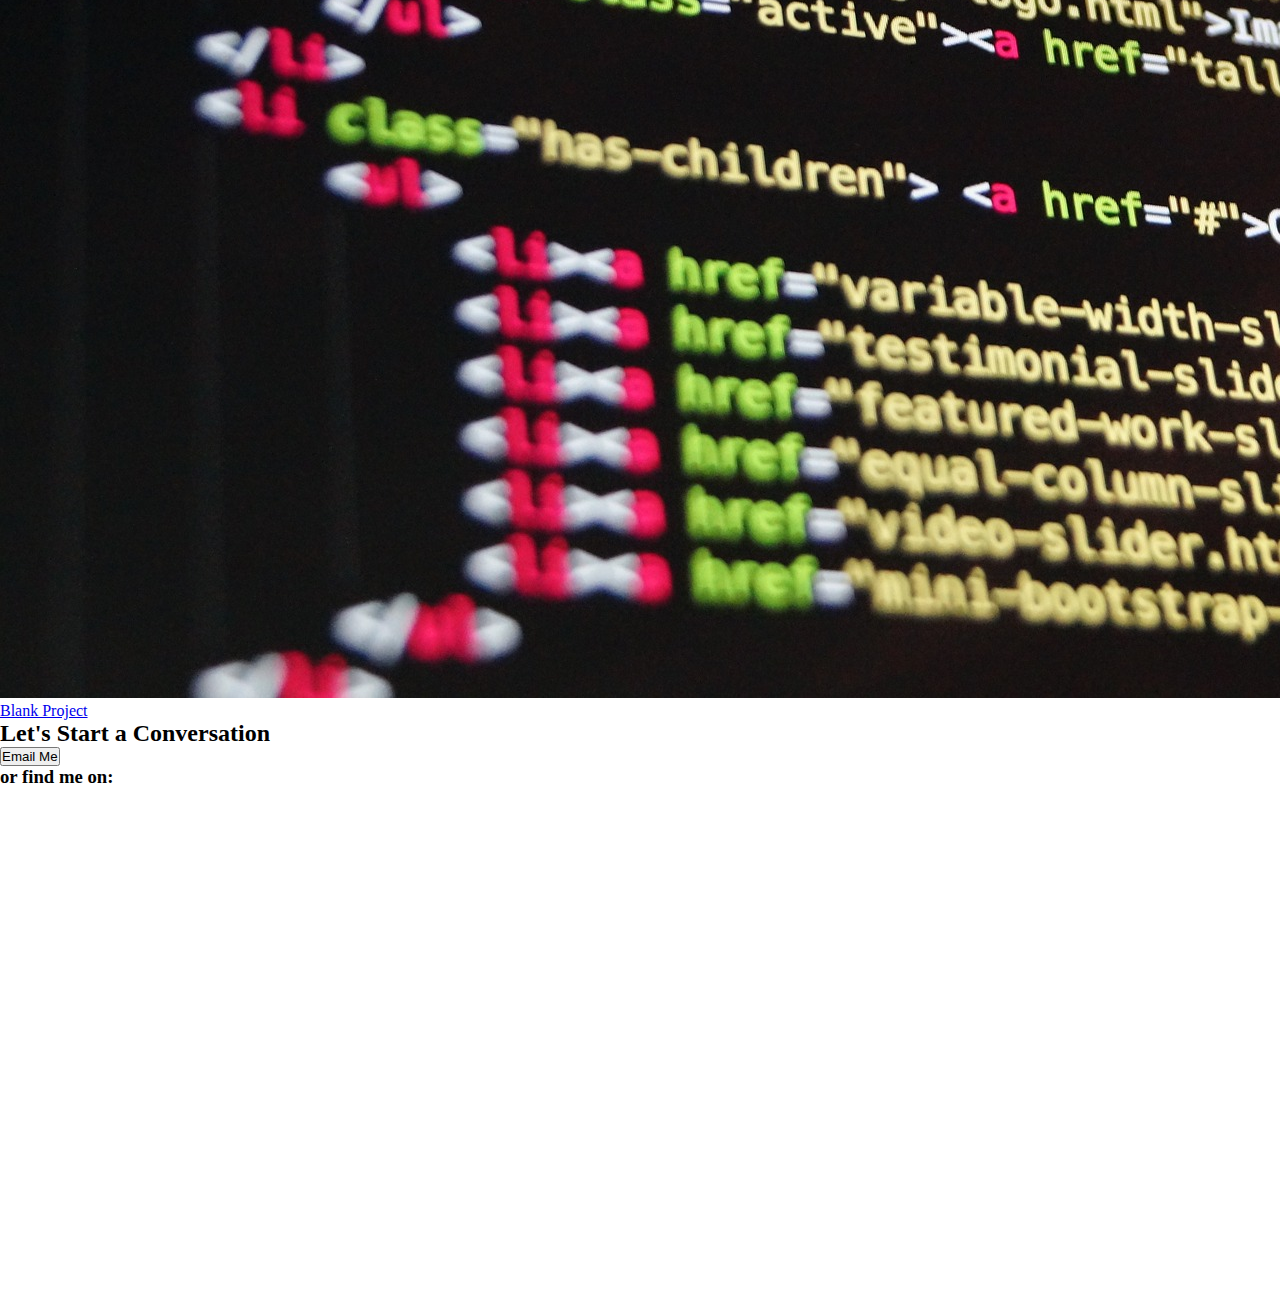
==== commit 087796ec: "updated html, reset css" ====
--- a/index.html
+++ b/index.html
@@ -4,36 +4,36 @@
     <meta charset="UTF-8">
     <meta name="viewport" content="width=device-width, initial-scale=1.0">
     <title>Ash Bauguess - Web Developer</title>
-    <link rel="stylesheet" href="reset.css">
     <link rel="stylesheet" href="index.css">
     <link href="https://fonts.googleapis.com/css2?family=Lora&display=swap" rel="stylesheet">
 </head>
 <body>
-        <div class="home">
-            <img src="resources/night-sky.jpg" alt="Night Sky Background Image" style="width: 100%; height: 50rem; object-fit: cover;">
-            <div class="intro">
-                <h1>Ash Bauguess<br>Full-Stack Web Developer</h1>
+        <div class="header">
+            <img src="resources/pinkbg.jpg" alt="Background Image">
+            <section>
+                <nav>
+                    <a href="#home_link">Home</a>
+                    <a href="#about_link">Who I Am</a>
+                    <a href="#projects_link">What I've Done</a>
+                </nav>
+            </section>
+            <section class="intro">
+                <h1>Hi, I'm Ash.</h1>
+                <h3>I create unique web spaces tailored to you!</h3>
                 <a href="#about_link">Learn More</a>
-            </div>
+            </section>
         </div>
-        <div class="navbar">
-            <a href="#home_link">Home</a>
-            <a href="#about_link">About</a>
-            <a href="#projects_link">Projects</a>
-            <a href="#contact_link">Contact</a>
-        </div> 
         <section id="about_link" class="about">
-            <h2>About</h2>
+            <h2>Who I Am</h2>
             <div class="profile">
                 <div class="avatar">
                     <img src="resources/avatar.png" alt="Ash's Avatar Image">
                 </div>
                 <div class="description">
                     <h3>Hey, there!</h3>
-                    <p>I'm Ash. I'm a student in full-stack web development. My passion is in creating fresh, responsive web pages with dynamic UX design.</p>
-                    <button>My Projects</button>
-                    <img src="resources/iconhtml.png" alt="html icon">
-                    <img src="resources/iconcss.png" alt="css icon">
+                    <p>I'm Ash. I'm a student in full-stack web development.</p>
+                    <p>I have a passion for leaving the internet a more beautiful place than I found it. To tell your story, I will create distinctive designs that are <b>fast-loading, responsive and accessibility-friendly.</b></p>
+                    <p>Have a project you're excited about? <a href="#">Let's talk about it!</a></p>
                 </div>
             </div>
         </section>
@@ -42,41 +42,39 @@
                 <h2>Featured Projects</h2>
                 <a href="projects.html" target="_blank">View All Projects</a>
             </div>
-            <div class="portfolio">
+            <div class="gallery">
                 <div class="item">
-                    <img src="resources/code.jpg" alt="Coding Project Preview">
-                    <a href="projects.html" target="_blank">Coding Project</a>
+                    <img src="resources/code.jpg" alt="Blank">
+                    <a href="projects.html" target="_blank">Blank Project</a>
                 </div>
                 <div class="item">
-                    <img src="resources/developer.png" alt="Developer Project Preview">
-                    <a href="projects.html" target="_blank">Developer Project</a>
+                    <img src="resources/code.jpg" alt="Blank">
+                    <a href="projects.html" target="_blank">Blank Project</a>
                 </div>
                 <div class="item">
-                    <img src="resources/pencils.jpg" alt="Pencil Project Preview">
-                    <a href="projects.html" target="_blank">Pencil Project</a>
+                    <img src="resources/code.jpg" alt="Blank">
+                    <a href="projects.html" target="_blank">Blank Project</a>
                 </div>
                 <div class="item">
-                    <img src="resources/binary.jpg" alt="Binary Project Preview">
-                    <a href="projects.html" target="_blank">Binary Project</a>
+                    <img src="resources/code.jpg" alt="Blank">
+                    <a href="projects.html" target="_blank">Blank Project</a>
                 </div>
                 <div class="item">
-                    <img src="resources/hacker.jpg" alt="Hacker Project Preview">
-                    <a href="projects.html" target="_blank">Hacker Project</a>
+                    <img src="resources/code.jpg" alt="Blank">
+                    <a href="projects.html" target="_blank">Blank Project</a>
                 </div>
                 <div class="item">
-                    <img src="resources/laptop.jpg" alt="Laptop Project Preview">
-                    <a href="projects.html" target="_blank">Laptop Project</a>
+                    <img src="resources/code.jpg" alt="Blank">
+                    <a href="projects.html" target="_blank">Blank Project</a>
                 </div>
             </div>
 
         </section>
-        <section id="contact_link" class="contact">
+        <section class="footer">
             <h2>Let's Start a Conversation</h2>
-            <div class="footer">
-                <button>Contact Me</button>
-                <h3>or find me on:</h3>
-                <a href="www.linkedin.com/in/ashbauguess" target="_blank"><img src="resources/iconlinkedinwhite.png" alt="LinkedIn Icon"></a>
-            </div>
+            <button>Email Me</button>
+            <h3>or find me on:</h3>
+            <a href="www.linkedin.com/in/ashbauguess" target="_blank"><img src="resources/iconlinkedinwhite.png" alt="LinkedIn Icon"></a>
         </section>
 </body>
 </html>
--- a/index.css
+++ b/index.css
@@ -1,402 +1,6 @@
-body{
-    margin: auto;
-    background-color: #c7ecf1;
-    max-width: 1000px;
-
+*{
+    margin: 0;
+    padding: 0;
+    box-sizing: border-box;
 }
 
-*{
-    font-family: 'Lora', serif;
-}
-
-
-
-/* HOME STYLING */
-
-.home {
-    position: relative;
-    text-align: center;
-    color: white;
-    text-shadow: 2px 2px 6px gray;
-    margin: 0;
-}
-
-
-.intro {
-    position: absolute;
-    top: 40%;
-    left: 50%;
-    transform: translate(-50%, -50%);
-}
-
-.home a {
-    text-decoration: none;
-    border: solid white 3px;
-    padding: .5em 1em;
-    color: white;
-}
-
-.home a:hover{
-    padding: .75em 1.5em;
-    font-size: 125%;
-}
-
-/* NAVBAR STYLING */
-
-.navbar {
-    display: flex;
-    flex-flow: row nowrap;
-    justify-content: flex-start;
-    background-color: lightsalmon;
-    padding: .75em;
-    margin-top: 0;
-    border: lightsalmon 3px solid;
-}
-
-.navbar a {
-    
-    text-decoration: none;
-    color: white;
-    text-align: center;
-    padding: 0 .5em;
-    font-size: 125%;
-}
-
-.navbar a:hover {
-    color: dimgray;
-    font-size: 150%
-}
-
-/* ABOUT STYLING */
- .about {
-    border-bottom: solid lightsalmon 3px;
-    background-color: white;
-    border-top: white 3px solid;
-    margin-top: 0;
-    padding-bottom: 1.5em;
- }
-
- .profile {
-     display: flex;
-     flex-flow: row wrap;
-     justify-content: center;
-     align-content: center;
-     align-items: center;
- }
-
- h2 {
-     text-align: center;
-     font-size: 2em;
-     text-decoration: underline;
-     margin: 1em 1em .25em;
-    }
-
- .avatar img {
-     width: 75%;
-     height: auto;
-     border-radius: 50%;
-     box-shadow: 10px 10px 10px gray;
-     margin: auto;
-    }
-
- .avatar {
-     width: 45%;
-     height: auto;
-     margin: auto;
-     padding: 2em 0em 1em 2em;
- }
-
- .description {
-     display: flex;
-     flex-flow: row wrap;
-     align-items: center;
-     justify-content: space-evenly;
-     width: 45%;
-     height: auto;
-     margin: auto;
-     padding: 2em 2em 1em 0em;
-     text-align: center;
- }
-
- .description button {
-    background-color: white;
-    border: solid black 2px;
-    border-radius: 25px;
-    padding: .5em;
-    color: black;
-    font-weight: bold;
-    font-size: 2em;
- }
-
- .description h3 {
-     font-size: 1.5em;
- }
-
- .description img{
-     width: 20%;
-     height: auto;
- }
-
- .description button{
-     margin: 1em 10em;
-     font-size: 1rem;
-     width: 150px;
- }
-
- /* FEATURED PROJECTS STYLING */
-
- .projects {
-     padding: 1em;
-     background-color: antiquewhite;
-     border-bottom: solid dimgrey 3px;
-     margin-bottom: 0;
-
- }
- 
- .portfolio {
-     display: flex;
-     flex-flow: row wrap;
-     justify-content: space-evenly;
-     text-align: center;
-     margin: 1em;
- }
-
- .project-header {
-     display: flex;
-     flex-direction: column;
-     justify-content: center;
-     align-items: center;
- }
-
- .project-header a {
-     text-align: center;
-     margin: 1em;
-     text-decoration: none;
-     border: 2px solid black;
-     padding: .5em;
-     color: black;
-     font-weight: bold;
- }
-
- .item {
-     position: relative;
- }
-
- .item a {
-     position: absolute;
-     top: 50%;
-     left: 50%;
-     transform: translate(-50%, -50%);
-     text-align: center;
-     text-decoration: none;
-     color: black;
-     font-size: 1.5em;
-     width: 100%;
-     font-weight: bold;
-     visibility: hidden;
- }
-
- .item:hover a {
-     visibility: visible;
-
- }
-
- .item:hover img{
-    opacity: 75%;
- }
-
- .item img {
-     width: 250px;
-     height: 250px;
- }
-
- /* FOOTER STYLING */
-
- .footer {
-     display: flex;
-     flex-flow: row wrap;
-     justify-content: space-evenly;
-     align-items: center;
-     background-color: lightsalmon;
-     padding: 0 1em;
-     color: white;
- }
-
- .footer img {
-     width: 75px;
-     height: auto;
-     }
-
- .footer button {
-     background-color: lightsalmon;
-     border: solid white 2px;
-     border-radius: 25px;
-     padding: .5em;
-     color: white;
-     font-weight: bold;
- }
-
- .contact h2 {
-     color: white;
-     text-decoration: none;
-     padding-bottom: 0;
- }
-
- .contact {
-     background-color: lightsalmon;
-     margin-top: 0;
-     border: solid 1px lightsalmon;
- }
-
- /* MEDIA QUERIES */
-
- @media only screen and (max-width: 800px) {
-    
-    .navbar {
-        display: flex;
-        flex-flow: row nowrap;
-        justify-content: center;
-        background-color: lightsalmon;
-        padding: .75em;
-        margin-top: 0;
-        border: lightsalmon 3px solid;
-    }
-
-    .avatar img {
-        display: flex;
-        justify-content: center;
-        width: 75%;
-        height: auto;
-        border-radius: 50%;
-        box-shadow: 10px 10px 10px gray;
-        margin: auto;
-    }
-   
-    .avatar {
-        width: 75%;
-        height: auto;
-        margin: auto;
-        padding-right: 3em;
-    }
-    
-    .description {
-        display: flex;
-        flex-flow: row wrap;
-        align-items: center;
-        justify-content: space-evenly;
-        width: 90%;
-        height: auto;
-        margin: auto;
-        padding: 2em 0em 1em 0em;
-        text-align: center;
-    }
-
-   /* .item img {
-        width: 150px;
-        height: 150px;
-    }*/
-
-    .footer {
-        display: flex;
-        flex-flow: column wrap;
-        justify-content: space-evenly;
-        align-items: center;
-        background-color: lightsalmon;
-        padding: 0 1em 1em 1em;
-        color: white;
-    }
-
-    .item a {
-        position: absolute;
-        top: 50%;
-        left: 50%;
-        transform: translate(-50%, -50%);
-        text-align: center;
-        text-decoration: none;
-        color: black;
-        font-size: 1.5em;
-        width: 100%;
-        font-weight: bold;
-        visibility: visible;
-    }
-
-    .item img {
-        opacity: 75%;
-    }
- }
-    
-
-
- @media only screen and (max-width: 500px) {
-    .navbar {
-        display: flex;
-        flex-flow: column nowrap;
-        justify-content: flex-start;
-        background-color: lightsalmon;
-        padding: .75em;
-        margin-top: 0;
-        border: lightsalmon 3px solid;
-    }    
-
-    .avatar img {
-        display: flex;
-        justify-content: center;
-        width: 75%;
-        height: auto;
-        border-radius: 50%;
-        box-shadow: 10px 10px 10px gray;
-        margin: auto;
-       }
-   
-    .avatar {
-        width: 90%;
-        height: auto;
-        margin: auto;
-        padding-right: 3em;
-       }
-    
-    .description {
-        display: flex;
-        flex-flow: row wrap;
-        align-items: center;
-        justify-content: space-evenly;
-        width: 90%;
-        height: auto;
-        margin: auto;
-        padding: 2em 0em 1em 0em;
-        text-align: center;
-    }
-
-    .item img {
-        width: 150px;
-        height: 150px;
-    }
-
-    .footer {
-        display: flex;
-        flex-flow: column wrap;
-        justify-content: space-evenly;
-        align-items: center;
-        background-color: lightsalmon;
-        padding: 0 1em 1em 1em;
-        color: white;
-    }
-
-    .item a {
-        position: absolute;
-        top: 50%;
-        left: 50%;
-        transform: translate(-50%, -50%);
-        text-align: center;
-        text-decoration: none;
-        color: black;
-        font-size: 1.5em;
-        width: 100%;
-        font-weight: bold;
-        visibility: visible;
-    }
-
-    .item img {
-        opacity: 75%;
-    }
- }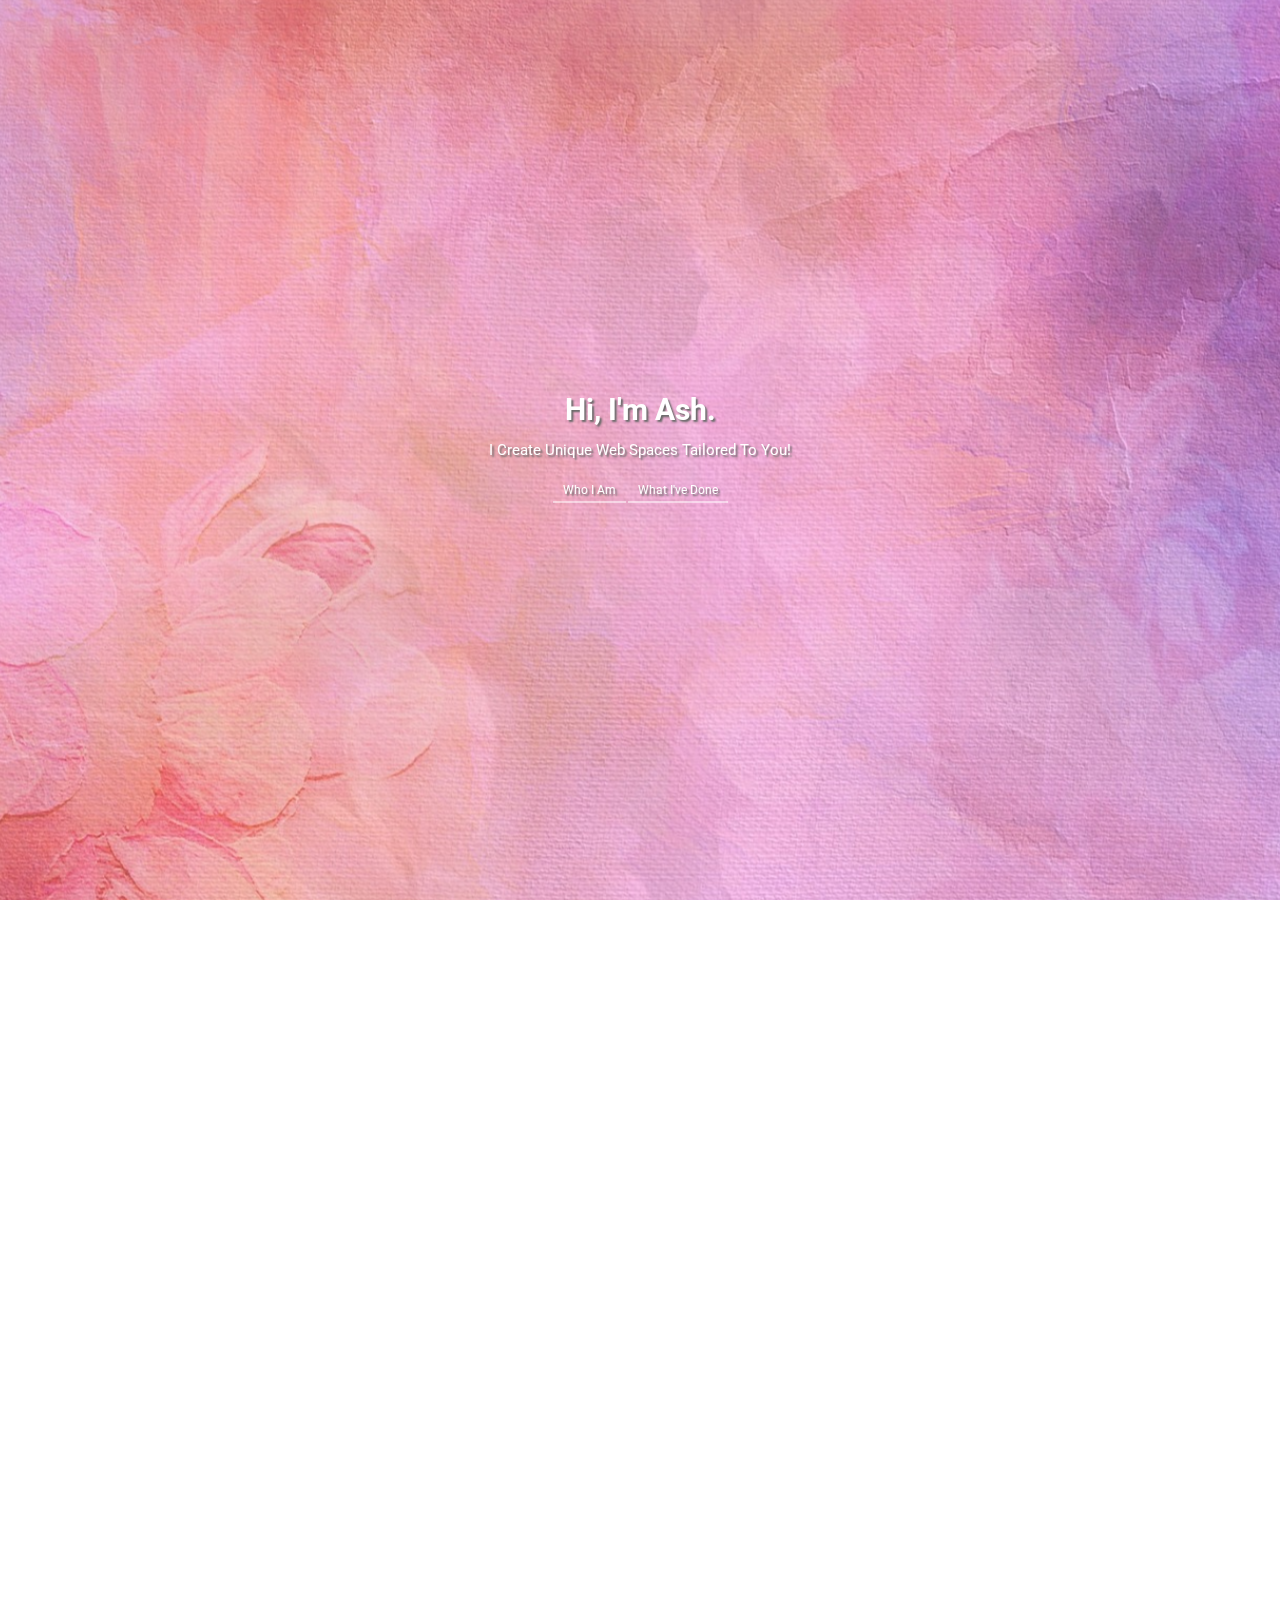
==== commit ee4fd13b: "figured out parallax effect for header in css" ====
--- a/index.html
+++ b/index.html
@@ -8,21 +8,17 @@
     <link href="https://fonts.googleapis.com/css2?family=Lora&display=swap" rel="stylesheet">
 </head>
 <body>
-        <div class="header">
-            <img src="resources/pinkbg.jpg" alt="Background Image">
-            <section>
-                <nav>
-                    <a href="#home_link">Home</a>
-                    <a href="#about_link">Who I Am</a>
-                    <a href="#projects_link">What I've Done</a>
-                </nav>
-            </section>
-            <section class="intro">
-                <h1>Hi, I'm Ash.</h1>
-                <h3>I create unique web spaces tailored to you!</h3>
-                <a href="#about_link">Learn More</a>
-            </section>
-        </div>
+    <header>
+        <h1>Hi, I'm Ash.</h1>
+        <p>I create unique web spaces tailored to you!</p>
+        <nav>
+            <a href="#about_link">Who I Am</a>
+            <a href="#projects_link">What I've Done</a>
+        </nav>
+    </header>
+    <div class="parallax-wrap">
+    </div>
+    <div class="regular-wrap">
         <section id="about_link" class="about">
             <h2>Who I Am</h2>
             <div class="profile">
@@ -76,5 +72,6 @@
             <h3>or find me on:</h3>
             <a href="www.linkedin.com/in/ashbauguess" target="_blank"><img src="resources/iconlinkedinwhite.png" alt="LinkedIn Icon"></a>
         </section>
+    </div>
 </body>
 </html>
--- a/index.css
+++ b/index.css
@@ -1,6 +1,86 @@
+@import url('https://fonts.googleapis.com/css2?family=Roboto&display=swap');
+
 *{
     margin: 0;
     padding: 0;
     box-sizing: border-box;
 }
 
+html{
+    font-size: 10px;
+    font-family: 'Roboto', sans-serif;
+    overflow: hidden;
+}
+
+body{
+    margin: 0;
+    color: white;
+    height: 100vh;
+    perspective: 1px;
+    transform-style: preserve-3d;
+    overflow-x: hidden;
+    overflow-y: auto;
+}
+
+.parallax-wrap{
+    width: 100vw;
+    height: 100vh;
+    box-sizing: border-box;
+    transform-style: preserve-3d;
+
+}
+
+.parallax-wrap::before{
+    content: "";
+    width: 100vw;
+    height: 100vh;
+    top: 0;
+    left: 0;
+    background-image: url("/resources/pinkbg.jpg");
+    background-position: center;
+    background-size: cover;
+    position: absolute;
+    z-index: -1;
+    transform: translateZ(-1px) scale(3);
+}
+
+.regular-wrap{
+    width: 100vw;
+    height:100vh;
+    z-index: 2;
+    position: relative;
+}
+
+header{
+    display: flex;
+    flex-flow: column wrap;
+    justify-content: center;
+    align-items: center;
+    position: relative;
+    line-height: 4rem;
+    top: 50%;
+    left: 50%;
+    z-index: 2;
+    transform: translate(-50%,-50%);
+}
+
+h1{
+    font-size: 3rem;
+    text-shadow: 2px 2px 2px dimgray;
+}
+
+header p{
+    font-size: 1.5rem;
+    text-transform: capitalize;
+    text-shadow: 2px 2px 2px dimgray;
+}
+
+header a{
+    text-decoration: none;
+    color: white;
+    padding: 1rem;
+    text-shadow: 2px 2px 2px dimgray;
+    font-size: 1.2rem;
+    border-bottom: solid white 1px;
+    padding: 0 1rem .5rem 1rem;
+}
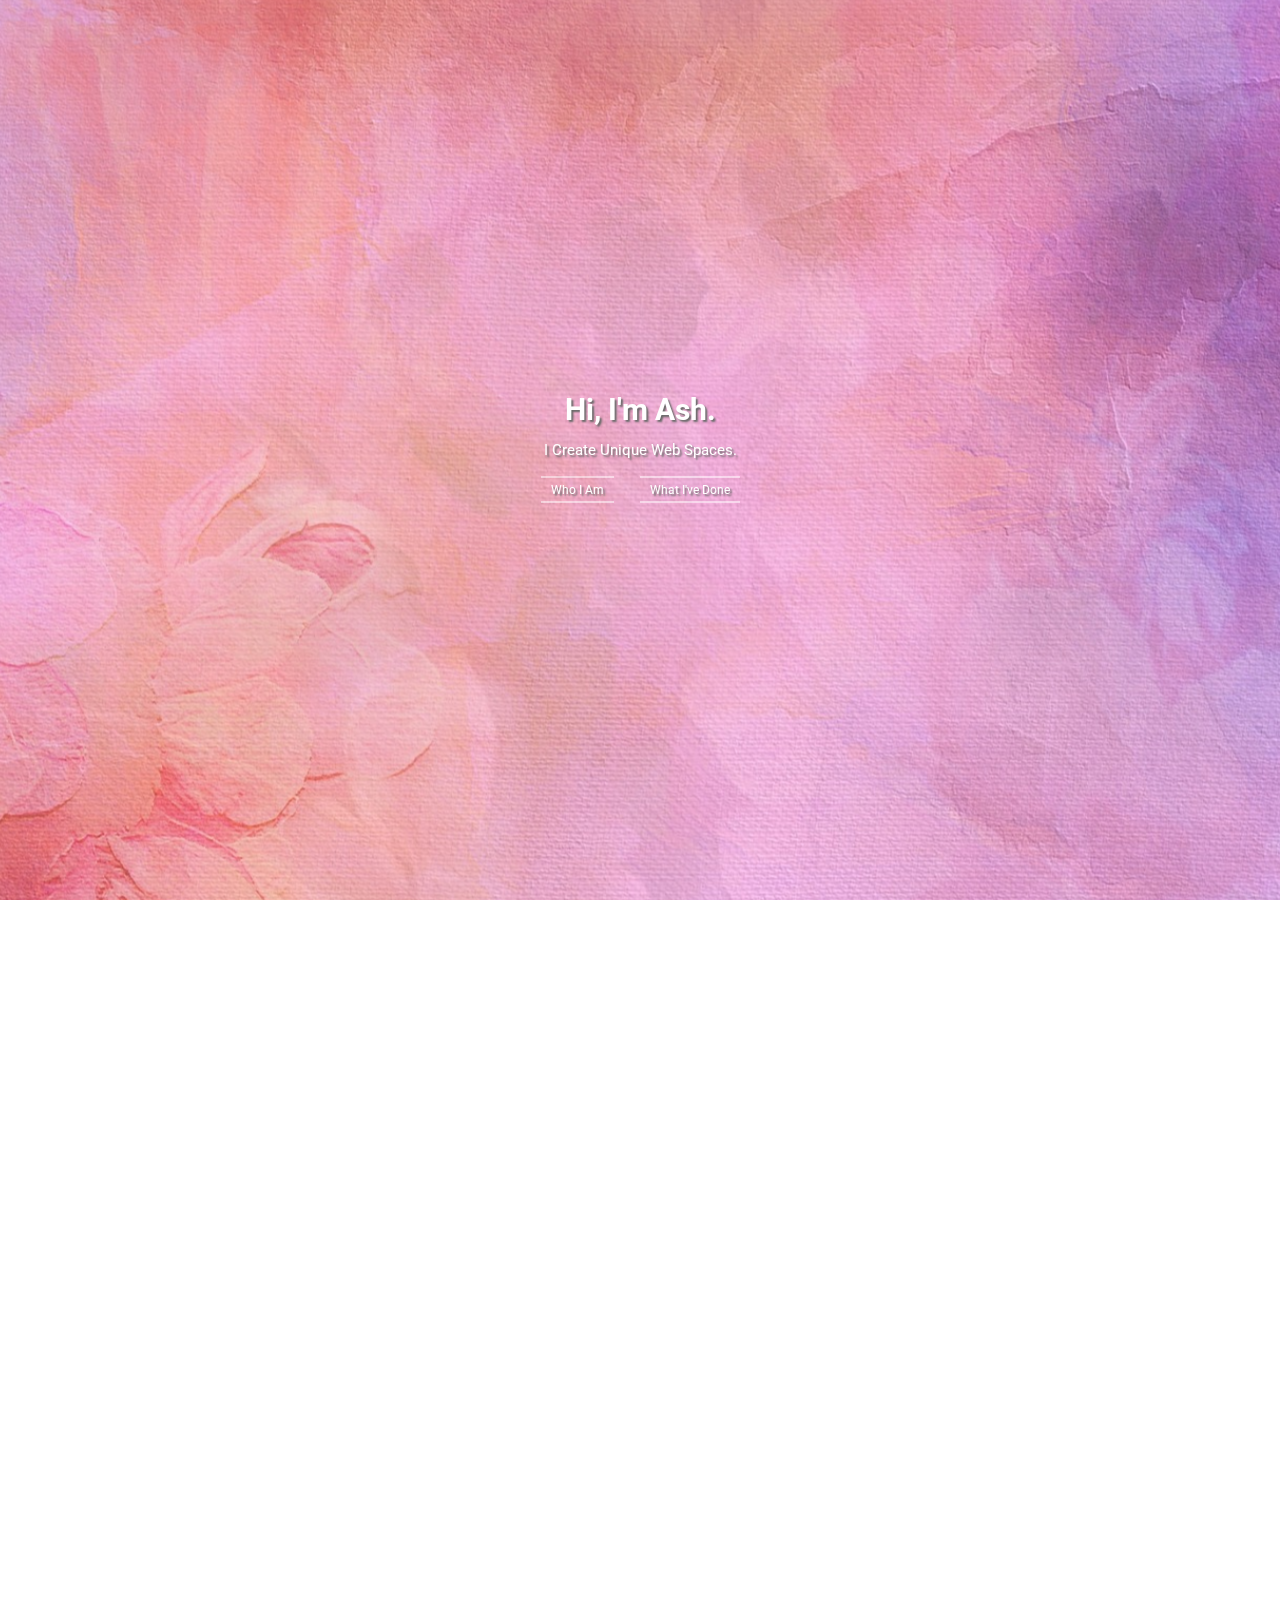
==== commit 4edbb264: "styled about section" ====
--- a/index.html
+++ b/index.html
@@ -10,7 +10,7 @@
 <body>
     <header>
         <h1>Hi, I'm Ash.</h1>
-        <p>I create unique web spaces tailored to you!</p>
+        <p>I create unique web spaces.</p>
         <nav>
             <a href="#about_link">Who I Am</a>
             <a href="#projects_link">What I've Done</a>
@@ -21,16 +21,14 @@
     <div class="regular-wrap">
         <section id="about_link" class="about">
             <h2>Who I Am</h2>
-            <div class="profile">
-                <div class="avatar">
-                    <img src="resources/avatar.png" alt="Ash's Avatar Image">
-                </div>
-                <div class="description">
-                    <h3>Hey, there!</h3>
-                    <p>I'm Ash. I'm a student in full-stack web development.</p>
-                    <p>I have a passion for leaving the internet a more beautiful place than I found it. To tell your story, I will create distinctive designs that are <b>fast-loading, responsive and accessibility-friendly.</b></p>
-                    <p>Have a project you're excited about? <a href="#">Let's talk about it!</a></p>
-                </div>
+            <div class="avatar">
+                <img src="resources/avatar.png" alt="Ash's Avatar Image">
+            </div>
+            <div class="description">
+                <h3>Hey, there!</h3>
+                <p>I'm Ash. I'm a student in full-stack web development.</p>
+                <p>I have a passion for leaving the internet a more beautiful place than I found it. To tell your story, I will create distinctive designs that are <b>fast-loading, responsive and accessibility-friendly.</b></p>
+                <p>Have a project you're excited about? <a href="#">Let's talk about it!</a></p>
             </div>
         </section>
         <section id="projects_link" class="projects">
--- a/index.css
+++ b/index.css
@@ -11,6 +11,8 @@
     font-family: 'Roboto', sans-serif;
     overflow: hidden;
 }
+
+/* HEADER AND PARALLAX STYLES */
 
 body{
     margin: 0;
@@ -82,5 +84,56 @@
     text-shadow: 2px 2px 2px dimgray;
     font-size: 1.2rem;
     border-bottom: solid white 1px;
-    padding: 0 1rem .5rem 1rem;
+    border-top: solid white 1px;
+    padding: .5rem 1rem .5rem 1rem;
+    margin: 0 1em;
 }
+
+/* ABOUT STYLING */
+
+.about{
+    display: flex;
+    flex-flow: row wrap;
+    justify-content: space-evenly;
+    align-items: center;
+    background-color: lightcyan;
+}
+
+h2{
+    font-size: 2rem;
+    color: black;
+    padding: 1em 0;
+    text-transform: uppercase;
+}
+
+.avatar{
+    width: 100%;
+    display: flex;
+    justify-content: center;
+    align-items: center;
+    margin: 1em 0;
+}
+
+.avatar img{
+    width: 75vw;
+    border-radius: 50%;
+}
+
+.description{
+    color: black;
+    display: flex;
+    flex-flow: column wrap;
+    justify-content: center;
+    align-items: center;
+    text-align: center;
+    margin: 1em;
+    padding: 1em 0;
+    line-height: 2rem;
+    font-size: 1.25rem;
+}
+
+.description a{
+    color: black;
+    font-size: 1.5rem;
+    font-style: italic;
+}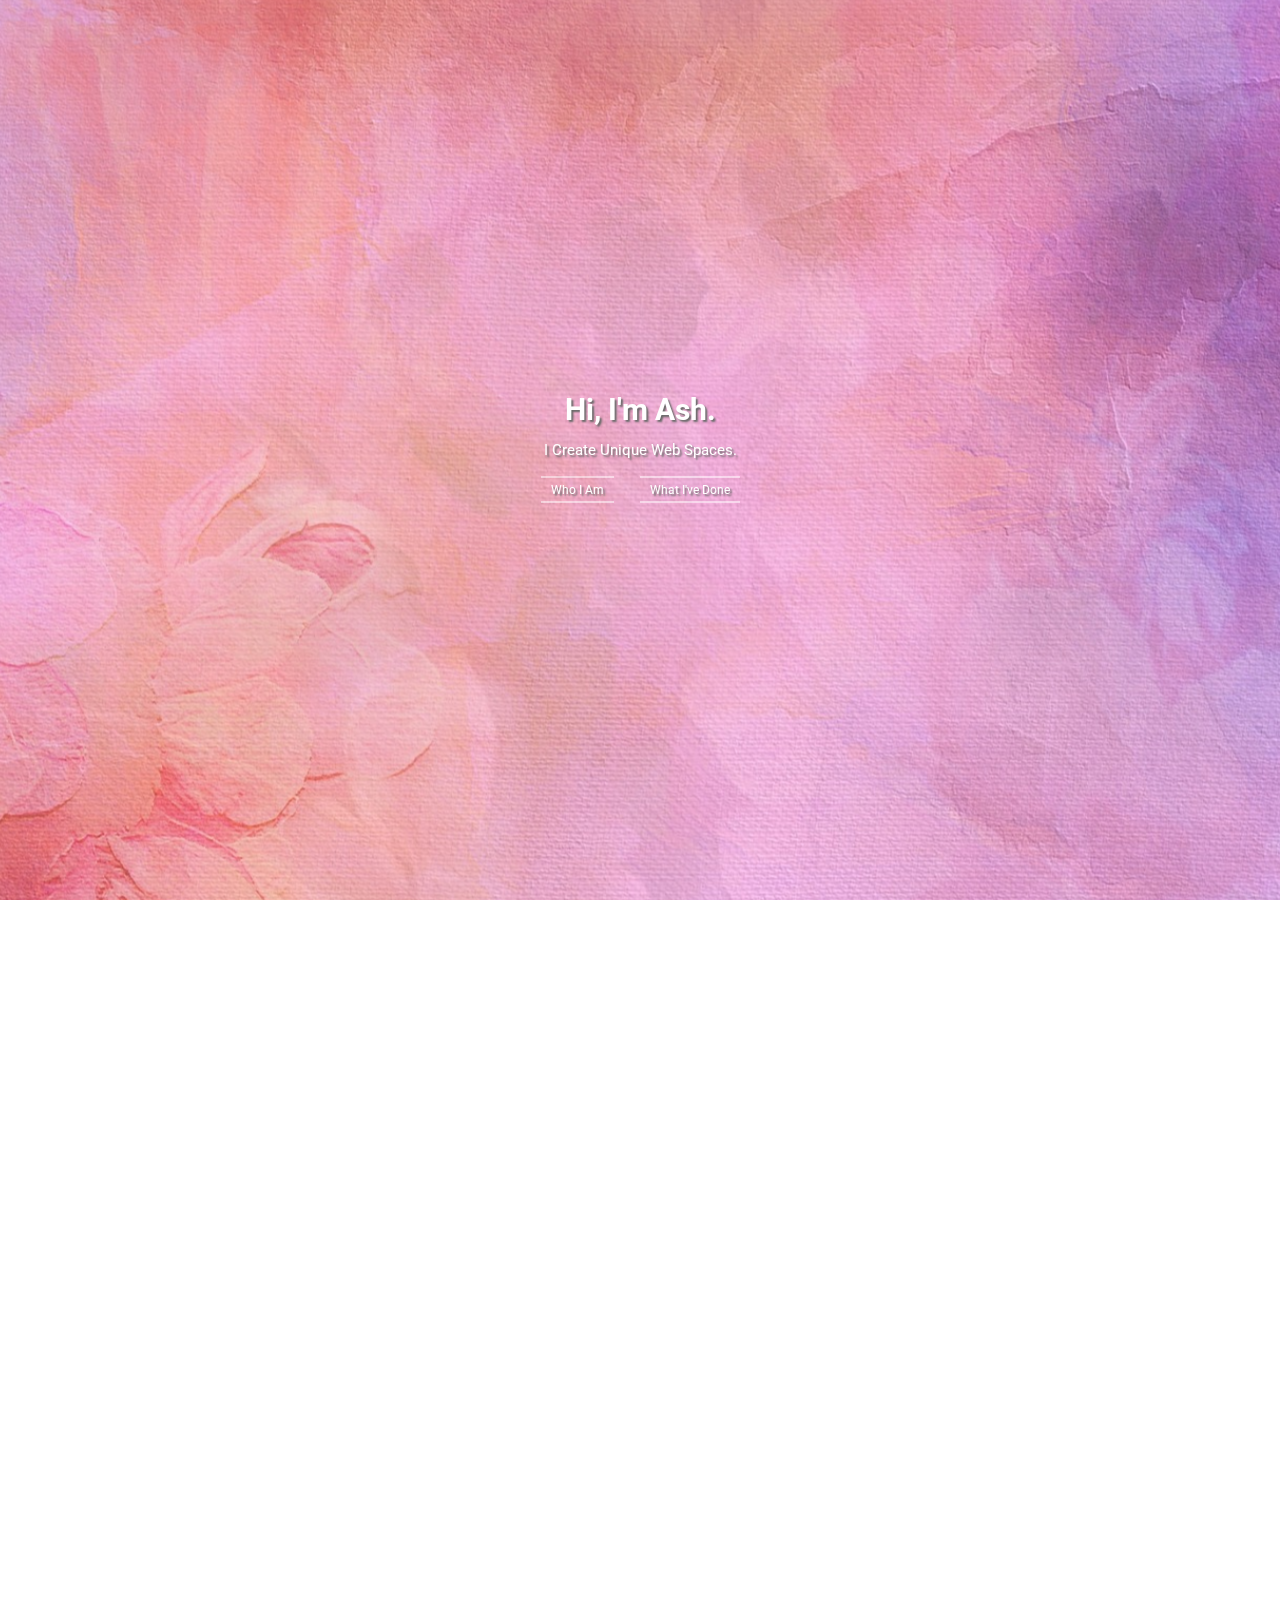
==== commit 4defdbc5: "styled gallery section" ====
--- a/index.html
+++ b/index.html
@@ -27,7 +27,8 @@
             <div class="description">
                 <h3>Hey, there!</h3>
                 <p>I'm Ash. I'm a student in full-stack web development.</p>
-                <p>I have a passion for leaving the internet a more beautiful place than I found it. To tell your story, I will create distinctive designs that are <b>fast-loading, responsive and accessibility-friendly.</b></p>
+                <p>I have a passion for leaving the internet a more beautiful place than I found it. I create distinctive designs that are <b>fast-loading, responsive and accessible to all.</b></p>
+                <br>
                 <p>Have a project you're excited about? <a href="#">Let's talk about it!</a></p>
             </div>
         </section>
@@ -51,7 +52,7 @@
                 </div>
                 <div class="item">
                     <img src="resources/code.jpg" alt="Blank">
-                    <a href="projects.html" target="_blank">Blank Project</a>
+                    <a href="projects.html" target="_blank">A longer Blank Project</a>
                 </div>
                 <div class="item">
                     <img src="resources/code.jpg" alt="Blank">
--- a/index.css
+++ b/index.css
@@ -117,6 +117,7 @@
 .avatar img{
     width: 75vw;
     border-radius: 50%;
+    box-shadow: 2px 2px 2px dimgray;
 }
 
 .description{
@@ -135,5 +136,78 @@
 .description a{
     color: black;
     font-size: 1.5rem;
-    font-style: italic;
+    font-weight: bold;
+    padding: .25em;
+}
+
+.description h3{
+    font-size: 2rem;
+    padding-bottom: 1em;
+}
+
+/* GALLERY STYLING */
+
+.projects{
+    background-color: rgb(255, 147, 147);
+    width: 100vw;
+    height: 100vh;
+}
+
+.project-header{
+    display: flex;
+    flex-flow: column wrap;
+    justify-content: center;
+    align-items: center;
+    margin-bottom: 2em;
+    padding: 1em;
+}
+
+.project-header a{
+    border: 1px solid black;
+    text-decoration: none;
+    color: black;
+    padding: .5em 1em;
+    font-size: 1.25em;
+    border-radius: 25px;
+    font-weight: bold;
+    background-color: lightcyan;
+    opacity: 75%;
+}
+
+.gallery{
+    display: flex;
+    flex-flow: row wrap;
+    justify-content: space-evenly;
+    align-items: center;
+}
+
+.item {
+    position: relative;
+}
+
+.item a {
+    display: flex;
+    justify-content: center;
+    align-items: center;
+    position: absolute;
+    top: 50%;
+    left: 50%;
+    transform: translate(-50%, -50%);
+    text-align: center;
+    text-decoration: none;
+    color: black;
+    font-size: 1.5em;
+    width: 105px;
+    height: 105px;
+    font-weight: bold;
+    background-color: lightcyan;
+    border-radius: 50%;
+    padding: 1em;
+    opacity: 75%;
+}
+
+.item img{
+    width: 40vw;
+    height: 40vw;
+    margin: 0;
 }